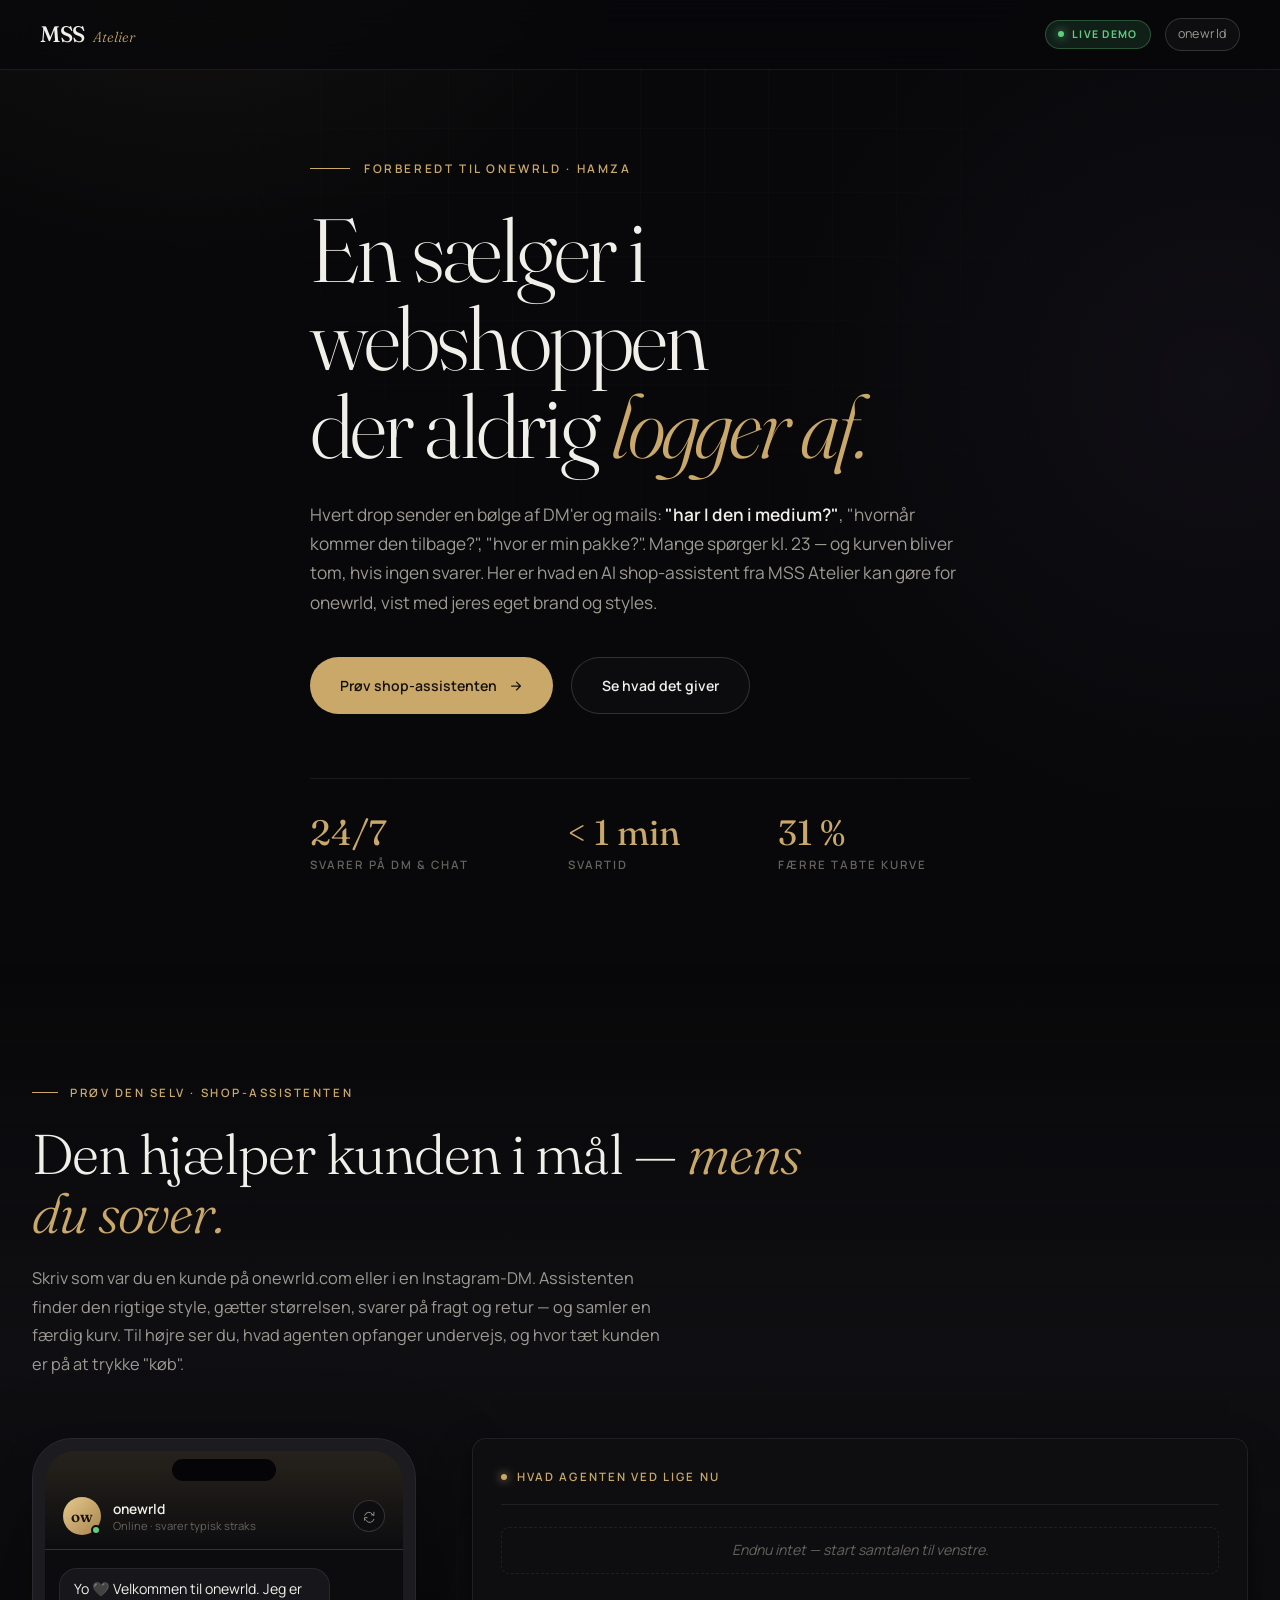
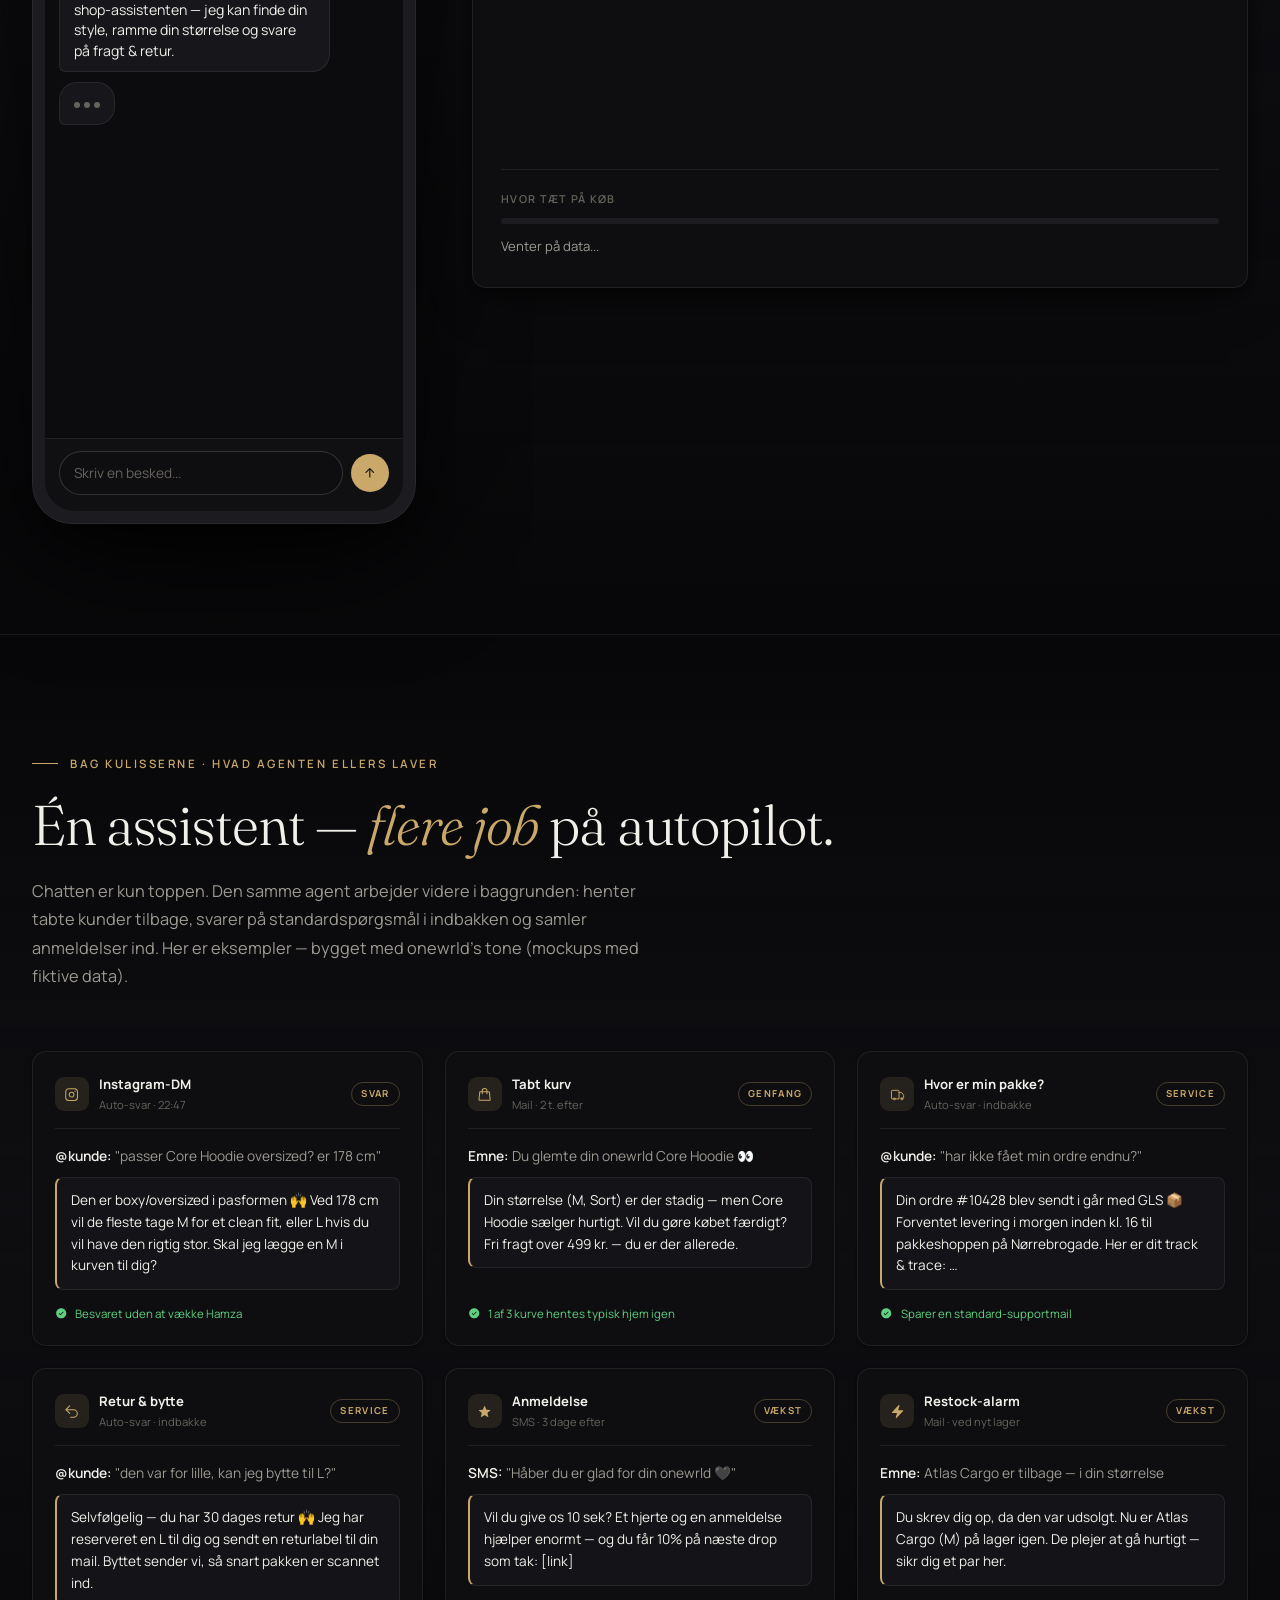
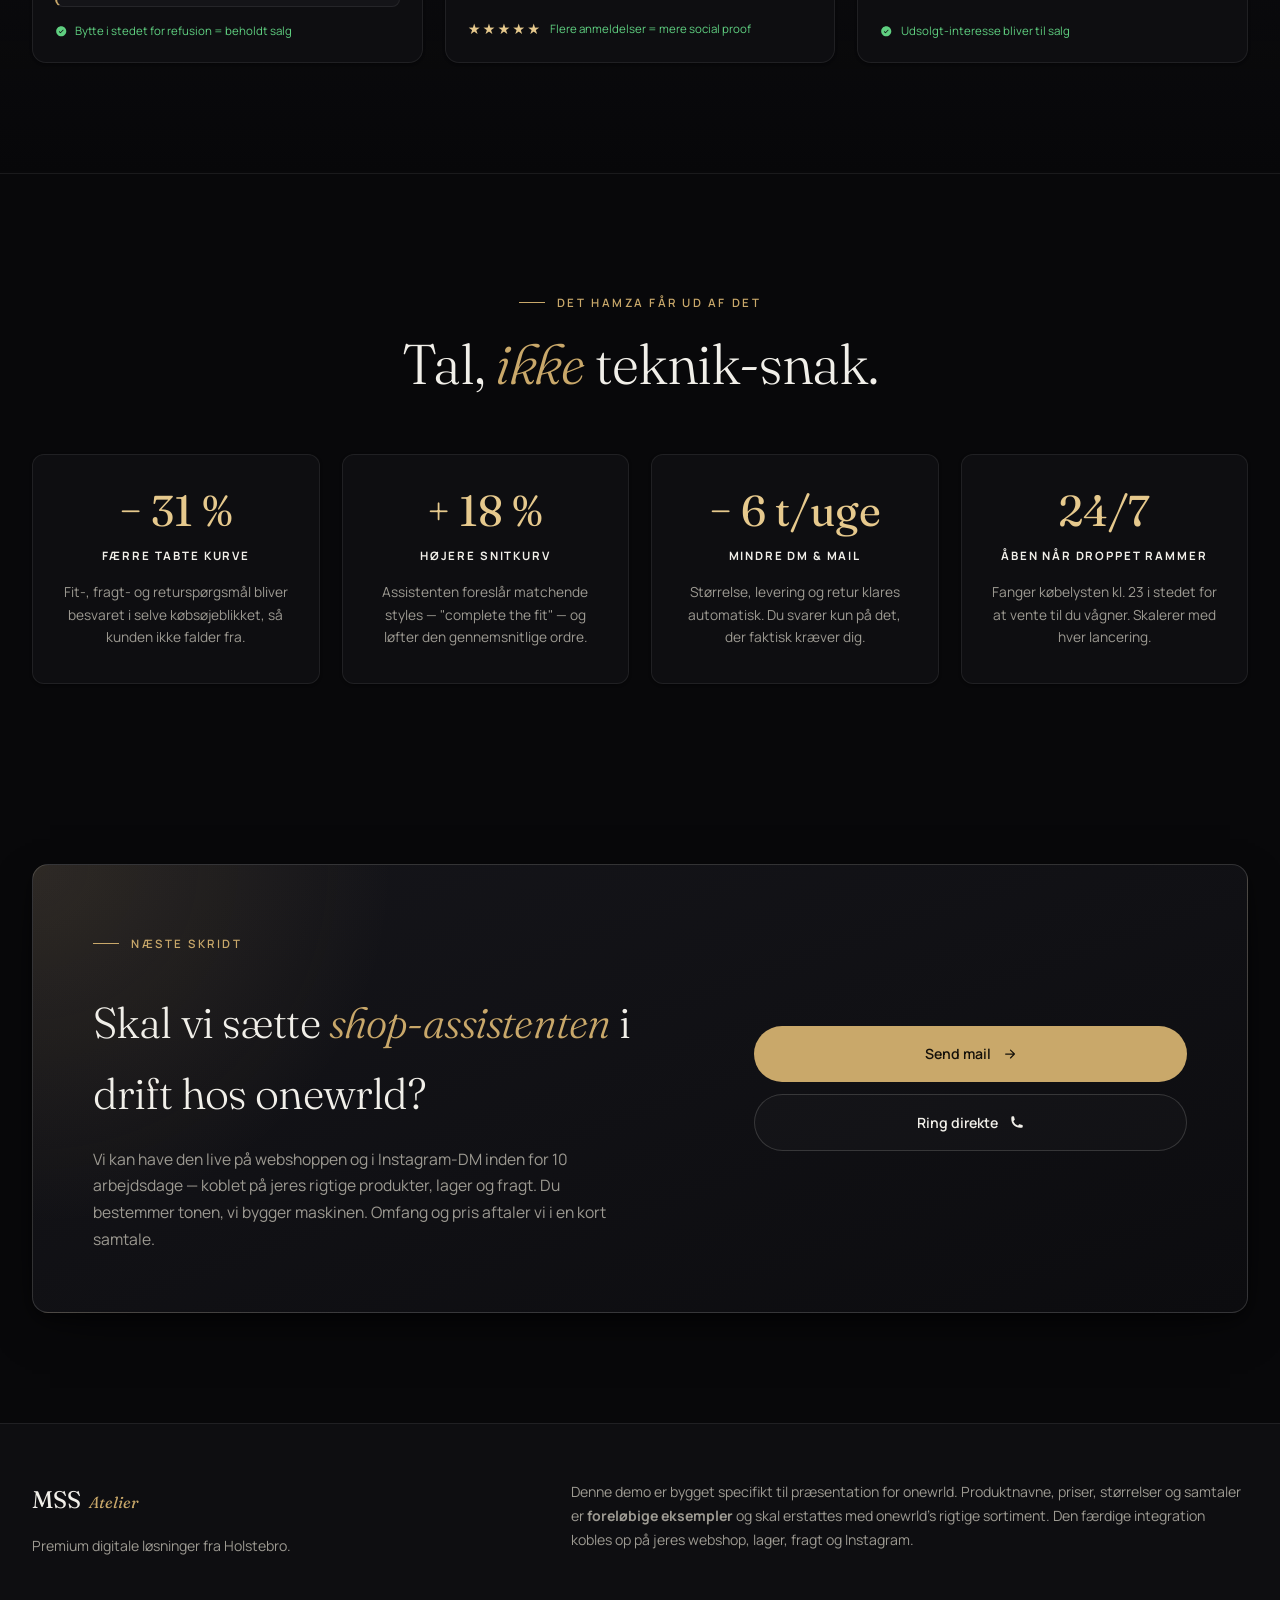
==== Agents/OneWrld/index.html @ 22f07e74 "Rename Agents/onewrld -> Agents/OneWrld Folder uses the brand's CamelCase name; on-page branding sta" ====
<!DOCTYPE html>
<html lang="da">
<head>
<meta charset="UTF-8" />
<meta name="viewport" content="width=device-width, initial-scale=1.0" />
<meta name="description" content="Live demo: AI shop-assistent til onewrld — bygget af MSS Atelier." />
<meta name="robots" content="noindex,nofollow" />
<title>AI shop-assistent demo — onewrld × MSS Atelier</title>

<link rel="preconnect" href="https://fonts.googleapis.com" />
<link rel="preconnect" href="https://fonts.gstatic.com" crossorigin />
<link href="https://fonts.googleapis.com/css2?family=Fraunces:ital,opsz,wght@0,9..144,300;0,9..144,400;0,9..144,500;0,9..144,600;1,9..144,300&family=Manrope:wght@300;400;500;600;700&display=swap" rel="stylesheet" />
<link rel="stylesheet" href="style.css" />
</head>
<body>

<nav class="nav" id="nav">
  <a href="../../" class="nav-logo">
    <span class="nav-logo-mark">MSS</span>
    <span class="nav-logo-sub">Atelier</span>
  </a>
  <div class="nav-meta">
    <span class="nav-pill"><span class="dot"></span>Live demo</span>
    <span class="nav-client">onewrld</span>
  </div>
</nav>

<main>

<!-- HERO -->
<section class="hero">
  <div class="container">
    <div class="hero-eyebrow">
      <span class="hero-eyebrow-line"></span>
      <span class="hero-eyebrow-text">Forberedt til onewrld · Hamza</span>
    </div>
    <h1 class="hero-title">
      En sælger i<br/>
      webshoppen<br/>
      der aldrig <em>logger af.</em>
    </h1>
    <p class="hero-subtitle">
      Hvert drop sender en bølge af DM'er og mails: <strong>"har I den i medium?"</strong>, "hvornår kommer den tilbage?", "hvor er min pakke?". Mange spørger kl. 23 — og kurven bliver tom, hvis ingen svarer. Her er hvad en AI shop-assistent fra MSS Atelier kan gøre for onewrld, vist med jeres eget brand og styles.
    </p>
    <div class="hero-actions">
      <a href="#chat" class="btn-primary">Prøv shop-assistenten <i class="fa-arrow-right"></i></a>
      <a href="#roi" class="btn-secondary">Se hvad det giver</a>
    </div>
    <div class="hero-stats">
      <div class="stat"><span class="stat-num">24/7</span><span class="stat-lbl">Svarer på DM &amp; chat</span></div>
      <div class="stat"><span class="stat-num">&lt; 1 min</span><span class="stat-lbl">Svartid</span></div>
      <div class="stat"><span class="stat-num">31 %</span><span class="stat-lbl">Færre tabte kurve</span></div>
    </div>
  </div>
</section>

<!-- INTERACTIVE CHAT -->
<section id="chat" class="chat-section">
  <div class="container">
    <div class="section-head">
      <span class="section-label">Prøv den selv · Shop-assistenten</span>
      <h2 class="section-title">Den hjælper kunden i mål — <em>mens du sover.</em></h2>
      <p class="section-sub">
        Skriv som var du en kunde på onewrld.com eller i en Instagram-DM. Assistenten finder den rigtige style, gætter størrelsen, svarer på fragt og retur — og samler en færdig kurv. Til højre ser du, hvad agenten opfanger undervejs, og hvor tæt kunden er på at trykke "køb".
      </p>
    </div>

    <div class="demo-stage">
      <div class="phone">
        <div class="phone-notch"></div>
        <div class="phone-screen">
          <div class="chat-header">
            <div class="chat-avatar">
              <span class="avatar-glyph">ow</span>
              <span class="avatar-status"></span>
            </div>
            <div class="chat-meta">
              <strong>onewrld</strong>
              <span>Online · svarer typisk straks</span>
            </div>
            <button class="chat-reset" id="chat-reset" title="Start forfra" aria-label="Start forfra"><i class="fa-rotate-right"></i></button>
          </div>
          <div class="chat-body" id="chat-body" role="log" aria-live="polite"></div>
          <div class="chat-suggestions" id="chat-suggestions"></div>
          <form class="chat-input-row" id="chat-form" autocomplete="off">
            <input type="text" id="chat-input" placeholder="Skriv en besked..." aria-label="Besked til onewrld" />
            <button type="submit" aria-label="Send"><i class="fa-arrow-up"></i></button>
          </form>
        </div>
      </div>

      <aside class="ticker" aria-label="Live-data fra agenten">
        <header><span class="dot"></span>Hvad agenten ved lige nu</header>
        <ul id="ticker-list">
          <li class="empty">Endnu intet — start samtalen til venstre.</li>
        </ul>
        <footer id="ticker-foot">
          <span class="lbl">Hvor tæt på køb</span>
          <div class="score-bar"><div class="score-fill" id="score-fill"></div></div>
          <span id="score-text">Venter på data...</span>
        </footer>
      </aside>
    </div>
  </div>
</section>

<!-- BEHIND THE SCENES -->
<section class="bts-section">
  <div class="container">
    <div class="section-head">
      <span class="section-label">Bag kulisserne · Hvad agenten ellers laver</span>
      <h2 class="section-title">Én assistent — <em>flere job</em> på autopilot.</h2>
      <p class="section-sub">
        Chatten er kun toppen. Den samme agent arbejder videre i baggrunden: henter tabte kunder tilbage, svarer på standardspørgsmål i indbakken og samler anmeldelser ind. Her er eksempler — bygget med onewrld's tone (mockups med fiktive data).
      </p>
    </div>

    <div class="bts-grid">
      <div class="bts-card fade-up">
        <div class="bts-head">
          <span class="bts-ico"><i class="fa-instagram"></i></span>
          <div><div class="t">Instagram-DM</div><div class="s">Auto-svar · 22:47</div></div>
          <span class="bts-tag">Svar</span>
        </div>
        <div class="bts-body">
          <span class="from">@kunde:</span> "passer Core Hoodie oversized? er 178 cm"
          <div class="quote">Den er boxy/oversized i pasformen 🙌 Ved 178 cm vil de fleste tage M for et clean fit, eller L hvis du vil have den rigtig stor. Skal jeg lægge en M i kurven til dig?</div>
        </div>
        <div class="bts-foot"><i class="fa-circle-check"></i> Besvaret uden at vække Hamza</div>
      </div>

      <div class="bts-card fade-up">
        <div class="bts-head">
          <span class="bts-ico"><i class="fa-bag-shopping"></i></span>
          <div><div class="t">Tabt kurv</div><div class="s">Mail · 2 t. efter</div></div>
          <span class="bts-tag">Genfang</span>
        </div>
        <div class="bts-body">
          <span class="from">Emne:</span> Du glemte din onewrld Core Hoodie 👀
          <div class="quote">Din størrelse (M, Sort) er der stadig — men Core Hoodie sælger hurtigt. Vil du gøre købet færdigt? Fri fragt over 499 kr. — du er der allerede.</div>
        </div>
        <div class="bts-foot"><i class="fa-circle-check"></i> 1 af 3 kurve hentes typisk hjem igen</div>
      </div>

      <div class="bts-card fade-up">
        <div class="bts-head">
          <span class="bts-ico"><i class="fa-truck"></i></span>
          <div><div class="t">Hvor er min pakke?</div><div class="s">Auto-svar · indbakke</div></div>
          <span class="bts-tag">Service</span>
        </div>
        <div class="bts-body">
          <span class="from">@kunde:</span> "har ikke fået min ordre endnu?"
          <div class="quote">Din ordre #10428 blev sendt i går med GLS 📦 Forventet levering i morgen inden kl. 16 til pakkeshoppen på Nørrebrogade. Her er dit track &amp; trace: …</div>
        </div>
        <div class="bts-foot"><i class="fa-circle-check"></i> Sparer en standard-supportmail</div>
      </div>

      <div class="bts-card fade-up">
        <div class="bts-head">
          <span class="bts-ico"><i class="fa-rotate-left"></i></span>
          <div><div class="t">Retur &amp; bytte</div><div class="s">Auto-svar · indbakke</div></div>
          <span class="bts-tag">Service</span>
        </div>
        <div class="bts-body">
          <span class="from">@kunde:</span> "den var for lille, kan jeg bytte til L?"
          <div class="quote">Selvfølgelig — du har 30 dages retur 🙌 Jeg har reserveret en L til dig og sendt en returlabel til din mail. Byttet sender vi, så snart pakken er scannet ind.</div>
        </div>
        <div class="bts-foot"><i class="fa-circle-check"></i> Bytte i stedet for refusion = beholdt salg</div>
      </div>

      <div class="bts-card fade-up">
        <div class="bts-head">
          <span class="bts-ico"><i class="fa-star"></i></span>
          <div><div class="t">Anmeldelse</div><div class="s">SMS · 3 dage efter</div></div>
          <span class="bts-tag">Vækst</span>
        </div>
        <div class="bts-body">
          <span class="from">SMS:</span> "Håber du er glad for din onewrld 🖤"
          <div class="quote">Vil du give os 10 sek? Et hjerte og en anmeldelse hjælper enormt — og du får 10% på næste drop som tak: [link]</div>
        </div>
        <div class="bts-foot"><span class="bts-stars">★★★★★</span> Flere anmeldelser = mere social proof</div>
      </div>

      <div class="bts-card fade-up">
        <div class="bts-head">
          <span class="bts-ico"><i class="fa-bolt"></i></span>
          <div><div class="t">Restock-alarm</div><div class="s">Mail · ved nyt lager</div></div>
          <span class="bts-tag">Vækst</span>
        </div>
        <div class="bts-body">
          <span class="from">Emne:</span> Atlas Cargo er tilbage — i din størrelse
          <div class="quote">Du skrev dig op, da den var udsolgt. Nu er Atlas Cargo (M) på lager igen. De plejer at gå hurtigt — sikr dig et par her.</div>
        </div>
        <div class="bts-foot"><i class="fa-circle-check"></i> Udsolgt-interesse bliver til salg</div>
      </div>
    </div>
  </div>
</section>

<!-- ROI -->
<section id="roi">
  <div class="container">
    <div class="section-head center">
      <span class="section-label center-label">Det Hamza får ud af det</span>
      <h2 class="section-title">Tal, <em>ikke</em> teknik-snak.</h2>
    </div>

    <div class="roi-grid">
      <div class="roi-card fade-up">
        <span class="roi-num">− 31 %</span>
        <span class="roi-lbl">Færre tabte kurve</span>
        <p>Fit-, fragt- og returspørgsmål bliver besvaret i selve købsøjeblikket, så kunden ikke falder fra.</p>
      </div>
      <div class="roi-card fade-up">
        <span class="roi-num">+ 18 %</span>
        <span class="roi-lbl">Højere snitkurv</span>
        <p>Assistenten foreslår matchende styles — "complete the fit" — og løfter den gennemsnitlige ordre.</p>
      </div>
      <div class="roi-card fade-up">
        <span class="roi-num">− 6 t/uge</span>
        <span class="roi-lbl">Mindre DM &amp; mail</span>
        <p>Størrelse, levering og retur klares automatisk. Du svarer kun på det, der faktisk kræver dig.</p>
      </div>
      <div class="roi-card fade-up">
        <span class="roi-num">24/7</span>
        <span class="roi-lbl">Åben når droppet rammer</span>
        <p>Fanger købelysten kl. 23 i stedet for at vente til du vågner. Skalerer med hver lancering.</p>
      </div>
    </div>
  </div>
</section>

<!-- CTA -->
<section class="cta-section">
  <div class="container">
    <div class="cta-card">
      <div>
        <span class="section-label">Næste skridt</span>
        <h2>Skal vi sætte <em>shop-assistenten</em> i drift hos onewrld?</h2>
        <p>Vi kan have den live på webshoppen og i Instagram-DM inden for 10 arbejdsdage — koblet på jeres rigtige produkter, lager og fragt. Du bestemmer tonen, vi bygger maskinen. Omfang og pris aftaler vi i en kort samtale.</p>
      </div>
      <div class="cta-actions">
        <a href="mailto:malthe@mssatelier.com?subject=AI%20shop-assistent%20til%20onewrld" class="btn-primary">Send mail <i class="fa-arrow-right"></i></a>
        <a href="tel:+4542428755" class="btn-secondary">Ring direkte <i class="fa-phone"></i></a>
      </div>
    </div>
  </div>
</section>

</main>

<footer class="footer">
  <div class="container">
    <div class="footer-row">
      <div>
        <div class="footer-logo">
          <span class="footer-mark">MSS</span>
          <span class="footer-sub">Atelier</span>
        </div>
        <p>Premium digitale løsninger fra Holstebro.</p>
      </div>
      <p class="footer-disclaimer">
        Denne demo er bygget specifikt til præsentation for onewrld. Produktnavne, priser, størrelser og samtaler er <strong>foreløbige eksempler</strong> og skal erstattes med onewrld's rigtige sortiment. Den færdige integration kobles op på jeres webshop, lager, fragt og Instagram.
      </p>
    </div>
  </div>
</footer>

<script src="fa-icons.js"></script>
<script src="script.js"></script>
</body>
</html>
---- Agents/OneWrld/style.css ----
/* =======================================================
   onewrld × MSS Atelier — AI shop-assistant demo
   Dark editorial theme, MSS brand language (Fraunces + gold)
   ======================================================= */

:root {
  --bg: #08080a;
  --bg-2: #0e0e11;
  --bg-3: #141418;
  --bg-4: #1b1b20;
  --ink: #f1efe9;
  --ink-dim: #9d9a92;
  --ink-mute: #66635c;
  --line: rgba(241, 239, 233, 0.08);
  --line-strong: rgba(241, 239, 233, 0.16);
  --gold: #c9a86a;
  --gold-soft: #e6c98d;
  --gold-deep: #a8854f;
  --green: #5fcf80;
  --green-soft: rgba(95, 207, 128, 0.12);
  --blue: #6ea8fe;
  --shadow-sm: 0 1px 3px rgba(0,0,0,.4);
  --shadow-md: 0 18px 50px -18px rgba(0,0,0,.7), 0 6px 16px rgba(0,0,0,.4);
  --shadow-lg: 0 50px 120px -24px rgba(0,0,0,.85), 0 24px 50px -20px rgba(0,0,0,.6);
  --display: 'Fraunces', 'Times New Roman', serif;
  --sans: 'Manrope', system-ui, sans-serif;
  --container: 1280px;
}

* { margin: 0; padding: 0; box-sizing: border-box; }
html { scroll-behavior: smooth; }
body {
  font-family: var(--sans);
  background:
    radial-gradient(900px circle at 15% -5%, rgba(201,168,106,0.10), transparent 55%),
    radial-gradient(800px circle at 95% 8%, rgba(110,90,150,0.08), transparent 55%),
    var(--bg);
  color: var(--ink);
  line-height: 1.65;
  -webkit-font-smoothing: antialiased;
  min-height: 100vh;
  overflow-x: hidden;
}
a { color: inherit; text-decoration: none; }
button { font-family: inherit; cursor: pointer; border: 0; background: 0; color: inherit; }
ul, ol { list-style: none; }
img, video { max-width: 100%; display: block; }

.container { max-width: var(--container); margin: 0 auto; padding: 0 32px; }
main, nav, footer { position: relative; }

/* faint grid texture */
body::before {
  content: ''; position: fixed; inset: 0; z-index: 0; pointer-events: none;
  background-image:
    linear-gradient(rgba(241,239,233,.02) 1px, transparent 1px),
    linear-gradient(90deg, rgba(241,239,233,.02) 1px, transparent 1px);
  background-size: 64px 64px;
  mask-image: radial-gradient(ellipse at 50% 0%, black 10%, transparent 75%);
  -webkit-mask-image: radial-gradient(ellipse at 50% 0%, black 10%, transparent 75%);
}
main, nav, footer { z-index: 1; }

/* ============ NAV ============ */
.nav {
  position: fixed; top: 0; left: 0; right: 0; z-index: 100;
  display: flex; align-items: center; justify-content: space-between;
  padding: 16px 40px;
  background: rgba(8, 8, 10, 0.72);
  backdrop-filter: blur(16px) saturate(140%);
  -webkit-backdrop-filter: blur(16px) saturate(140%);
  border-bottom: 1px solid var(--line);
}
.nav-logo { display: flex; align-items: baseline; gap: 8px; color: var(--ink); }
.nav-logo-mark { font-family: var(--display); font-weight: 500; font-size: 1.4rem; letter-spacing: -0.02em; }
.nav-logo-sub { font-family: var(--display); font-style: italic; font-weight: 300; font-size: 0.9rem; color: var(--gold); }
.nav-meta { display: flex; align-items: center; gap: 14px; font-size: 0.78rem; color: var(--ink-dim); }
.nav-pill {
  display: inline-flex; align-items: center; gap: 8px;
  padding: 5px 12px; border-radius: 100px;
  border: 1px solid rgba(95, 207, 128, 0.3);
  background: var(--green-soft);
  color: var(--green); letter-spacing: 0.12em; text-transform: uppercase; font-size: 0.66rem;
  font-weight: 700;
}
.nav-pill .dot {
  width: 6px; height: 6px; border-radius: 50%; background: var(--green);
  box-shadow: 0 0 10px var(--green); animation: pulse 2s ease-in-out infinite;
}
.nav-client {
  padding: 5px 12px; border-radius: 100px;
  border: 1px solid var(--line-strong);
  font-size: 0.78rem; letter-spacing: 0.04em;
  background: var(--bg-2);
}
@keyframes pulse { 50% { opacity: .4; } }
@media (max-width: 760px) {
  .nav { padding: 12px 20px; }
  .nav-client { display: none; }
}

/* ============ HERO ============ */
.hero {
  min-height: 92vh;
  display: flex; align-items: center;
  padding: 150px 0 90px;
  position: relative;
}
.hero-eyebrow { display: inline-flex; align-items: center; gap: 14px; margin-bottom: 28px; }
.hero-eyebrow-line { width: 40px; height: 1px; background: var(--gold); }
.hero-eyebrow-text { font-size: 0.74rem; letter-spacing: 0.22em; text-transform: uppercase; color: var(--gold); font-weight: 600; }
.hero-title {
  font-family: var(--display); font-weight: 300;
  font-size: clamp(2.7rem, 7.4vw, 5.6rem); line-height: 0.98; letter-spacing: -0.03em;
  margin-bottom: 30px; max-width: 16ch; color: var(--ink);
}
.hero-title em { font-style: italic; font-weight: 300; color: var(--gold); }
.hero-subtitle {
  font-size: 1.08rem; color: var(--ink-dim); max-width: 60ch; line-height: 1.7;
  margin-bottom: 40px;
}
.hero-subtitle strong { color: var(--ink); font-weight: 600; }
.hero-actions { display: flex; gap: 18px; flex-wrap: wrap; margin-bottom: 64px; }

.btn-primary, .btn-secondary {
  display: inline-flex; align-items: center; gap: 12px;
  padding: 16px 30px;
  border-radius: 100px; font-size: 0.88rem; font-weight: 600;
  transition: all .4s cubic-bezier(.2,.8,.2,1);
}
.btn-primary { background: var(--gold); color: #15110a; }
.btn-primary:hover {
  background: var(--gold-soft);
  transform: translateY(-2px);
  box-shadow: 0 18px 44px -16px rgba(201, 168, 106, 0.55);
}
.btn-secondary { border: 1px solid var(--line-strong); background: rgba(255,255,255,0.02); color: var(--ink); }
.btn-secondary:hover { border-color: var(--gold); color: var(--gold); }

.hero-stats {
  display: grid; grid-template-columns: repeat(3, auto);
  gap: 56px; padding-top: 36px; border-top: 1px solid var(--line);
  max-width: 660px;
}
.stat { display: flex; flex-direction: column; gap: 4px; }
.stat-num { font-family: var(--display); font-size: 2.2rem; color: var(--gold); line-height: 1; font-weight: 400; }
.stat-lbl { font-size: 0.72rem; color: var(--ink-mute); letter-spacing: 0.18em; text-transform: uppercase; font-weight: 600; }
@media (max-width: 720px) {
  .hero { min-height: auto; padding: 120px 0 60px; }
  .hero-stats { grid-template-columns: 1fr; gap: 20px; }
}

/* ============ SECTION BASE ============ */
section { padding: 110px 0; position: relative; }
.section-head { max-width: 820px; margin-bottom: 60px; }
.section-head.center { text-align: center; margin-left: auto; margin-right: auto; }
.section-label {
  display: inline-flex; align-items: center; gap: 12px;
  font-size: 0.72rem; letter-spacing: 0.22em; text-transform: uppercase;
  color: var(--gold); margin-bottom: 22px; font-weight: 600;
}
.section-label::before { content: ''; width: 26px; height: 1px; background: var(--gold); }
.center-label { justify-content: center; }
.section-title {
  font-family: var(--display); font-weight: 300;
  font-size: clamp(2.1rem, 4.6vw, 3.5rem); line-height: 1.06;
  letter-spacing: -0.02em; margin-bottom: 22px;
}
.section-title em { font-style: italic; color: var(--gold); }
.section-sub { color: var(--ink-dim); font-size: 1.02rem; line-height: 1.75; max-width: 64ch; }

/* ============ CHAT (LIVE) ============ */
.chat-section { background:
  linear-gradient(180deg, transparent, rgba(20,20,24,0.6) 30%, transparent);
}
.demo-stage {
  display: grid;
  grid-template-columns: 384px 1fr;
  gap: 56px;
  align-items: start;
}
@media (max-width: 920px) {
  .demo-stage { grid-template-columns: 1fr; gap: 40px; }
}

.phone {
  width: 100%; max-width: 384px;
  margin: 0 auto;
  background: #1c1c20;
  border: 1px solid #28282e;
  border-radius: 40px;
  padding: 12px;
  box-shadow: var(--shadow-lg);
  position: relative;
}
.phone-notch {
  position: absolute; top: 20px; left: 50%; transform: translateX(-50%);
  width: 104px; height: 22px; background: #050507; border-radius: 100px;
  z-index: 5;
}
.phone-screen {
  background: #0c0c0f;
  border-radius: 30px;
  overflow: hidden;
  display: flex; flex-direction: column;
  height: 660px;
}

.chat-header {
  display: flex; align-items: center; gap: 12px;
  padding: 46px 18px 14px;
  background: linear-gradient(180deg, rgba(201,168,106,0.14) 0%, transparent 100%);
  border-bottom: 1px solid var(--line);
}
.chat-avatar {
  position: relative;
  width: 38px; height: 38px; border-radius: 50%;
  background: linear-gradient(135deg, var(--gold-soft), var(--gold-deep));
  display: flex; align-items: center; justify-content: center;
}
.avatar-glyph { font-family: var(--display); font-weight: 600; color: #15110a; font-size: 0.95rem; }
.avatar-status {
  position: absolute; bottom: 0; right: 0;
  width: 10px; height: 10px; border-radius: 50%; background: var(--green);
  border: 2px solid #0c0c0f;
}
.chat-meta { flex: 1; display: flex; flex-direction: column; line-height: 1.2; }
.chat-meta strong { font-size: 0.86rem; font-weight: 600; color: var(--ink); }
.chat-meta span { font-size: 0.7rem; color: var(--ink-mute); margin-top: 2px; }
.chat-reset {
  width: 32px; height: 32px; border-radius: 50%;
  border: 1px solid var(--line-strong);
  color: var(--ink-dim); font-size: 0.78rem;
  display: flex; align-items: center; justify-content: center;
  transition: all .3s; background: var(--bg-2);
}
.chat-reset:hover { color: var(--gold); border-color: var(--gold); transform: rotate(-40deg); }

.chat-body {
  flex: 1; padding: 18px 14px;
  overflow-y: auto;
  display: flex; flex-direction: column; gap: 10px;
  scrollbar-width: thin;
  scrollbar-color: var(--line-strong) transparent;
}
.chat-body::-webkit-scrollbar { width: 4px; }
.chat-body::-webkit-scrollbar-thumb { background: var(--line-strong); border-radius: 4px; }

.msg {
  max-width: 82%;
  padding: 10px 14px;
  border-radius: 18px;
  font-size: 0.88rem;
  line-height: 1.45;
  animation: msgIn .35s cubic-bezier(.2,.8,.2,1);
}
@keyframes msgIn { from { opacity: 0; transform: translateY(8px); } to { opacity: 1; transform: translateY(0); } }
.msg.bot {
  align-self: flex-start;
  background: #17171b;
  border: 1px solid var(--line);
  color: var(--ink);
  border-bottom-left-radius: 6px;
}
.msg.bot strong { color: var(--gold-soft); }
.msg.user {
  align-self: flex-end;
  background: linear-gradient(135deg, var(--gold), var(--gold-deep));
  color: #15110a;
  border-bottom-right-radius: 6px;
  font-weight: 500;
}
.msg.system {
  align-self: center;
  font-size: 0.68rem; color: var(--ink-mute); letter-spacing: 0.1em;
  text-transform: uppercase; padding: 4px 10px; background: none; border: none;
}
.msg .typing { display: inline-flex; gap: 4px; }
.msg .typing span {
  width: 6px; height: 6px; border-radius: 50%; background: var(--ink-mute);
  animation: blink 1.2s infinite;
}
.msg .typing span:nth-child(2) { animation-delay: .15s; }
.msg .typing span:nth-child(3) { animation-delay: .3s; }
@keyframes blink {
  0%, 60%, 100% { opacity: .2; transform: translateY(0); }
  30% { opacity: 1; transform: translateY(-3px); }
}

/* product recommendation card inside a chat bubble */
.rec {
  display: flex; gap: 12px; align-items: center;
  margin-top: 8px; padding: 10px;
  background: var(--bg-3); border: 1px solid var(--line);
  border-radius: 12px;
}
.rec + .rec { margin-top: 8px; }
.rec-thumb {
  width: 46px; height: 56px; border-radius: 7px; flex-shrink: 0;
  background: linear-gradient(150deg, var(--bg-4), #0a0a0c);
  border: 1px solid var(--line);
  display: flex; align-items: center; justify-content: center;
  color: var(--gold); font-size: 1rem;
  position: relative; overflow: hidden;
}
.rec-thumb::after {
  content: ''; position: absolute; inset: 0;
  background: radial-gradient(circle at 30% 20%, rgba(201,168,106,0.25), transparent 60%);
}
.rec-info { flex: 1; min-width: 0; }
.rec-info .nm { display: block; font-weight: 600; font-size: 0.84rem; color: var(--ink); }
.rec-info .meta { display: block; font-size: 0.74rem; color: var(--ink-dim); margin-top: 1px; }
.rec-info .stock { color: var(--gold-soft); }
.rec-price { font-family: var(--display); font-size: 1.05rem; color: var(--gold-soft); white-space: nowrap; }

.chat-suggestions {
  display: flex; gap: 6px; flex-wrap: wrap;
  padding: 0 14px 8px;
}
.chat-suggestions button {
  font-size: 0.78rem; padding: 7px 12px;
  border-radius: 100px;
  border: 1px solid var(--line-strong);
  background: rgba(255,255,255,0.02);
  color: var(--ink-dim);
  transition: all .25s;
}
.chat-suggestions button:hover {
  border-color: var(--gold); color: var(--gold); background: rgba(201,168,106,0.08);
}

.chat-input-row {
  display: flex; gap: 8px; align-items: center;
  padding: 12px 14px 16px;
  border-top: 1px solid var(--line);
  background: rgba(255,255,255,0.015);
}
.chat-input-row input {
  flex: 1;
  padding: 10px 14px;
  border-radius: 100px;
  border: 1px solid var(--line-strong);
  background: var(--bg-2);
  color: var(--ink);
  font: inherit; font-size: 0.86rem;
}
.chat-input-row input::placeholder { color: var(--ink-mute); }
.chat-input-row input:focus { outline: none; border-color: var(--gold); }
.chat-input-row button {
  width: 38px; height: 38px; border-radius: 50%;
  background: var(--gold); color: #15110a;
  display: flex; align-items: center; justify-content: center;
  font-size: 0.85rem; flex-shrink: 0;
  transition: all .3s;
}
.chat-input-row button:hover { background: var(--gold-soft); transform: scale(1.05); }
.chat-input-row button:disabled { opacity: .4; cursor: not-allowed; transform: none; }

/* ============ TICKER (live data panel) ============ */
.ticker {
  background: var(--bg-2);
  border: 1px solid var(--line);
  border-radius: 14px;
  padding: 28px;
  box-shadow: var(--shadow-md);
  position: sticky; top: 92px;
}
.ticker header {
  display: flex; align-items: center; gap: 10px;
  font-size: 0.72rem; letter-spacing: 0.18em; text-transform: uppercase;
  color: var(--gold); margin-bottom: 22px; padding-bottom: 18px;
  border-bottom: 1px solid var(--line); font-weight: 600;
}
.ticker header .dot {
  width: 6px; height: 6px; border-radius: 50%; background: var(--gold);
  box-shadow: 0 0 10px var(--gold); animation: pulse 2s ease-in-out infinite;
}
.ticker ul { display: flex; flex-direction: column; gap: 10px; min-height: 220px; }
.ticker li {
  display: flex; gap: 14px; align-items: flex-start;
  font-size: 0.88rem; line-height: 1.45;
  padding: 12px 14px;
  border: 1px solid var(--line);
  border-radius: 8px;
  background: var(--bg-3);
  animation: tickerIn .4s cubic-bezier(.2,.8,.2,1);
}
@keyframes tickerIn { from { opacity: 0; transform: translateX(-10px); } to { opacity: 1; transform: translateX(0); } }
.ticker li.empty {
  color: var(--ink-mute); font-style: italic; justify-content: center;
  border-style: dashed; background: transparent;
}
.ticker li i { color: var(--gold); padding-top: 2px; font-size: 0.9rem; }
.ticker li div { min-width: 0; }
.ticker li strong { display: block; color: var(--gold); font-size: 0.66rem; font-weight: 700; letter-spacing: 0.12em; text-transform: uppercase; margin-bottom: 2px; }
.ticker footer {
  margin-top: 22px; padding-top: 20px;
  border-top: 1px solid var(--line);
}
.ticker footer .lbl {
  display: block; font-size: 0.68rem; color: var(--ink-mute); letter-spacing: 0.12em;
  text-transform: uppercase; margin-bottom: 10px; font-weight: 600;
}
.score-bar {
  height: 6px; background: var(--bg-4); border-radius: 100px;
  overflow: hidden; margin-bottom: 8px;
}
.score-fill {
  height: 100%; width: 0;
  background: linear-gradient(90deg, var(--gold-deep), var(--gold-soft));
  border-radius: 100px; transition: width .8s cubic-bezier(.2,.8,.2,1);
  box-shadow: 0 0 14px rgba(201,168,106,.5);
}
#score-text { font-size: 0.82rem; color: var(--ink-dim); }
#score-text.hot { color: var(--green); font-weight: 600; }

/* ============ BEHIND THE SCENES (mock outputs) ============ */
.bts-section { background: linear-gradient(180deg, transparent, rgba(20,20,24,0.55), transparent); border-top: 1px solid var(--line); border-bottom: 1px solid var(--line); }
.bts-grid {
  display: grid;
  grid-template-columns: repeat(3, 1fr);
  gap: 22px;
}
@media (max-width: 980px) { .bts-grid { grid-template-columns: repeat(2, 1fr); } }
@media (max-width: 640px) { .bts-grid { grid-template-columns: 1fr; } }
.bts-card {
  background: var(--bg-2);
  border: 1px solid var(--line);
  border-radius: 14px;
  padding: 22px;
  box-shadow: var(--shadow-sm);
  transition: all .5s cubic-bezier(.2,.8,.2,1);
  display: flex; flex-direction: column;
}
.bts-card:hover { transform: translateY(-4px); border-color: var(--line-strong); box-shadow: var(--shadow-md); }
.bts-head {
  display: flex; align-items: center; gap: 10px;
  margin-bottom: 16px; padding-bottom: 14px; border-bottom: 1px solid var(--line);
}
.bts-ico {
  width: 34px; height: 34px; border-radius: 9px; flex-shrink: 0;
  display: flex; align-items: center; justify-content: center;
  background: rgba(201,168,106,0.12); color: var(--gold); font-size: 0.95rem;
}
.bts-head .t { font-size: 0.82rem; font-weight: 700; color: var(--ink); }
.bts-head .s { font-size: 0.7rem; color: var(--ink-mute); }
.bts-tag {
  margin-left: auto; font-size: 0.6rem; letter-spacing: 0.14em; text-transform: uppercase;
  color: var(--gold); border: 1px solid rgba(201,168,106,0.3); border-radius: 100px;
  padding: 3px 9px; font-weight: 700;
}
.bts-body { font-size: 0.86rem; color: var(--ink-dim); line-height: 1.6; flex: 1; }
.bts-body .from { color: var(--ink); font-weight: 600; }
.bts-body .quote {
  margin-top: 10px; padding: 12px 14px; background: var(--bg-3);
  border: 1px solid var(--line); border-left: 2px solid var(--gold);
  border-radius: 8px; color: var(--ink); font-size: 0.85rem;
}
.bts-foot { margin-top: 14px; display: flex; align-items: center; gap: 8px; font-size: 0.72rem; color: var(--green); }
.bts-foot i { font-size: 0.78rem; }
.bts-stars { color: var(--gold-soft); letter-spacing: 2px; font-size: 0.9rem; }

/* ============ ROI ============ */
.roi-grid {
  display: grid;
  grid-template-columns: repeat(4, 1fr);
  gap: 22px;
}
@media (max-width: 980px) { .roi-grid { grid-template-columns: repeat(2, 1fr); } }
@media (max-width: 560px) { .roi-grid { grid-template-columns: 1fr; } }
.roi-card {
  padding: 34px 26px;
  border: 1px solid var(--line);
  border-radius: 12px;
  background: var(--bg-2);
  box-shadow: var(--shadow-sm);
  text-align: center;
  transition: all .5s cubic-bezier(.2,.8,.2,1);
}
.roi-card:hover { border-color: var(--gold); transform: translateY(-4px); box-shadow: var(--shadow-md); }
.roi-num {
  display: block; font-family: var(--display);
  font-size: 2.7rem; color: var(--gold-soft); line-height: 1;
  margin-bottom: 14px; font-weight: 400;
}
.roi-lbl {
  display: block; font-size: 0.72rem; letter-spacing: 0.16em; text-transform: uppercase;
  color: var(--ink); margin-bottom: 16px; font-weight: 700;
}
.roi-card p { font-size: 0.86rem; color: var(--ink-dim); line-height: 1.65; }

/* ============ CTA ============ */
.cta-section { padding-top: 70px; padding-bottom: 110px; }
.cta-card {
  display: grid; grid-template-columns: 1.4fr 1fr; gap: 56px; align-items: center;
  padding: 60px;
  border-radius: 16px;
  background:
    radial-gradient(600px circle at 0% 0%, rgba(201,168,106,0.14), transparent 60%),
    linear-gradient(160deg, #15151a 0%, #0c0c0f 100%);
  border: 1px solid var(--line-strong);
  box-shadow: var(--shadow-md);
  position: relative; overflow: hidden;
}
.cta-card > div { position: relative; z-index: 1; }
.cta-card .section-label { color: var(--gold); }
.cta-card h2 {
  font-family: var(--display); font-weight: 300;
  font-size: clamp(1.8rem, 3.6vw, 2.7rem);
  margin: 12px 0 16px; letter-spacing: -0.02em; color: var(--ink);
}
.cta-card h2 em { font-style: italic; color: var(--gold); }
.cta-card p { color: var(--ink-dim); font-size: 0.98rem; line-height: 1.7; max-width: 52ch; }
.cta-actions { display: flex; flex-direction: column; gap: 12px; }
.cta-actions .btn-primary, .cta-actions .btn-secondary { justify-content: center; width: 100%; }
@media (max-width: 880px) {
  .cta-card { grid-template-columns: 1fr; padding: 40px 28px; gap: 28px; }
}

/* ============ FOOTER ============ */
.footer { padding: 56px 0 50px; border-top: 1px solid var(--line); background: var(--bg-2); }
.footer-row { display: grid; grid-template-columns: 1fr 1.4fr; gap: 56px; align-items: start; }
.footer-logo { display: flex; align-items: baseline; gap: 8px; margin-bottom: 14px; }
.footer-mark { font-family: var(--display); font-size: 1.5rem; font-weight: 400; }
.footer-sub { font-family: var(--display); font-style: italic; color: var(--gold); }
.footer p { color: var(--ink-dim); font-size: 0.88rem; line-height: 1.7; }
.footer-disclaimer { font-size: 0.78rem; color: var(--ink-mute); }
@media (max-width: 760px) { .footer-row { grid-template-columns: 1fr; gap: 28px; } }

/* reveal on scroll */
.fade-up { opacity: 0; transform: translateY(30px); transition: all .8s cubic-bezier(.2,.8,.2,1); }
.fade-up.in { opacity: 1; transform: translateY(0); }
@media (prefers-reduced-motion: reduce) {
  .fade-up { opacity: 1; transform: none; transition: none; }
  * { scroll-behavior: auto; }
}
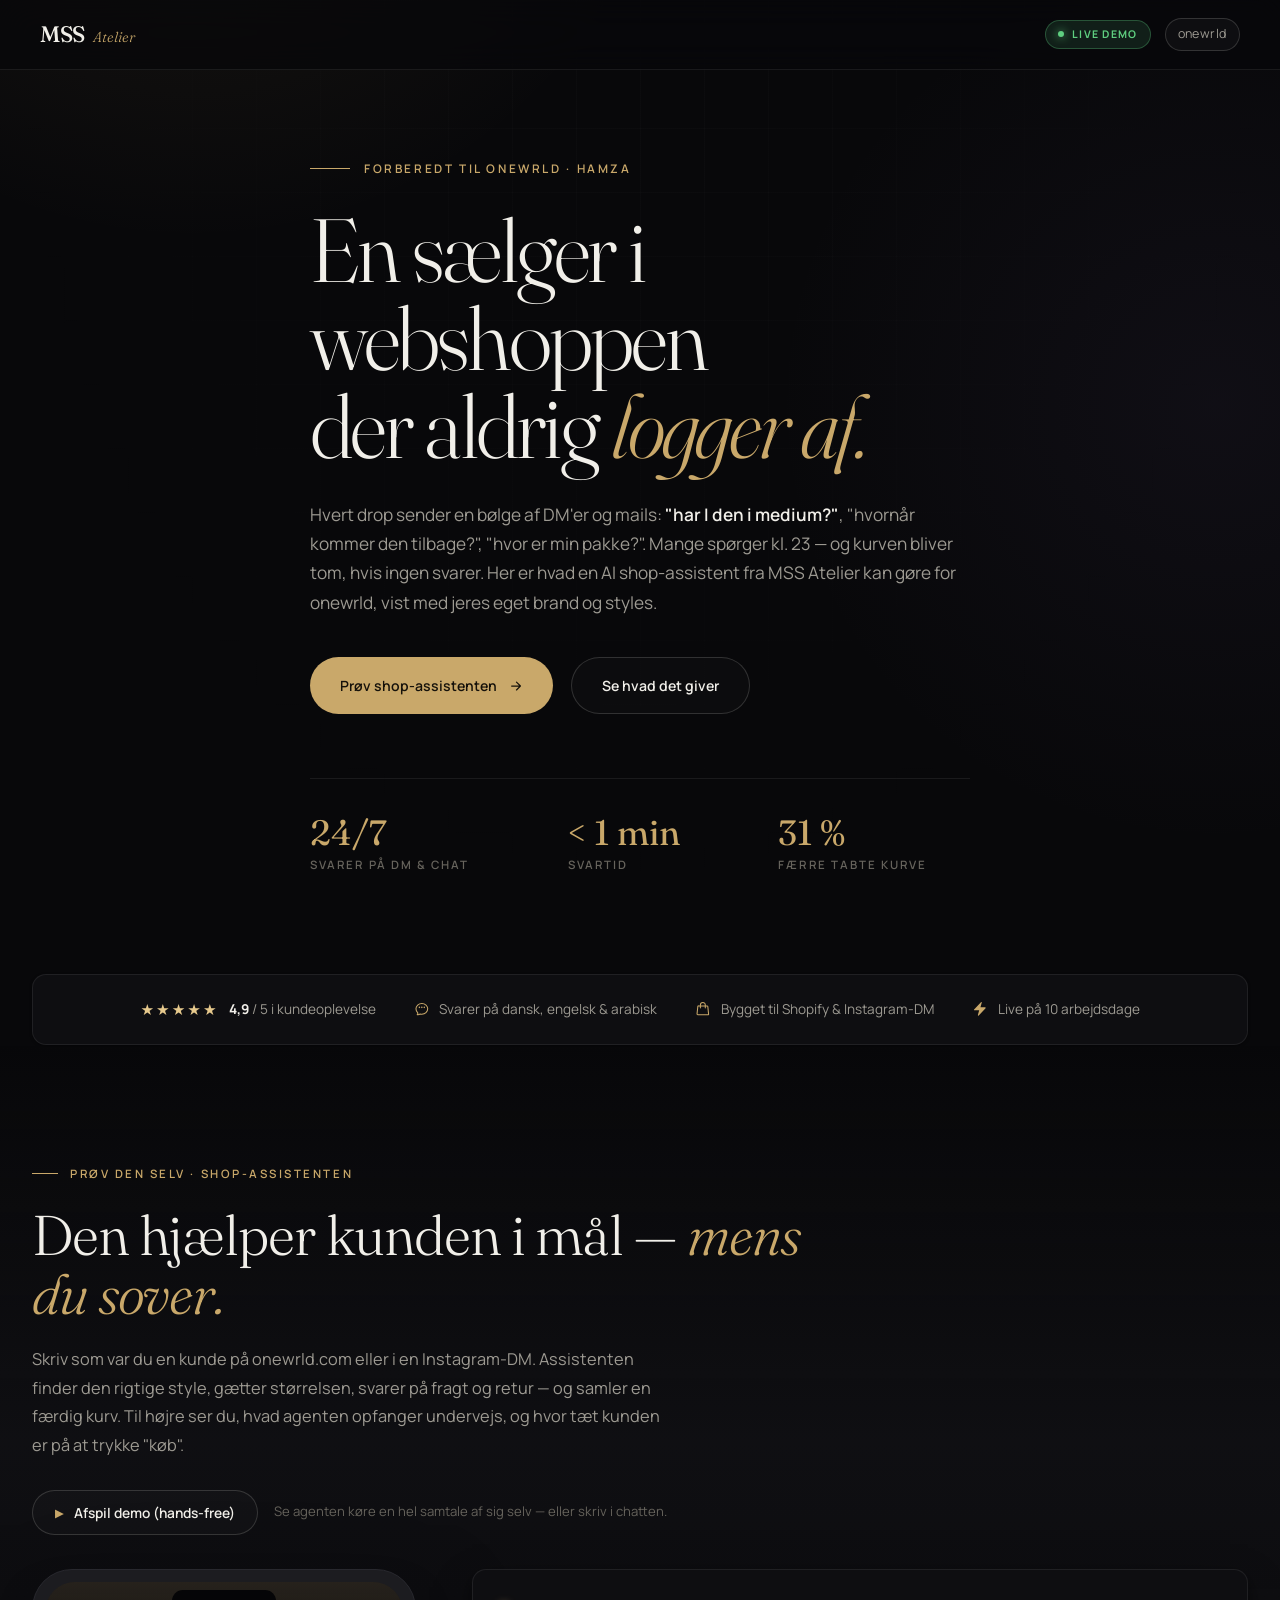
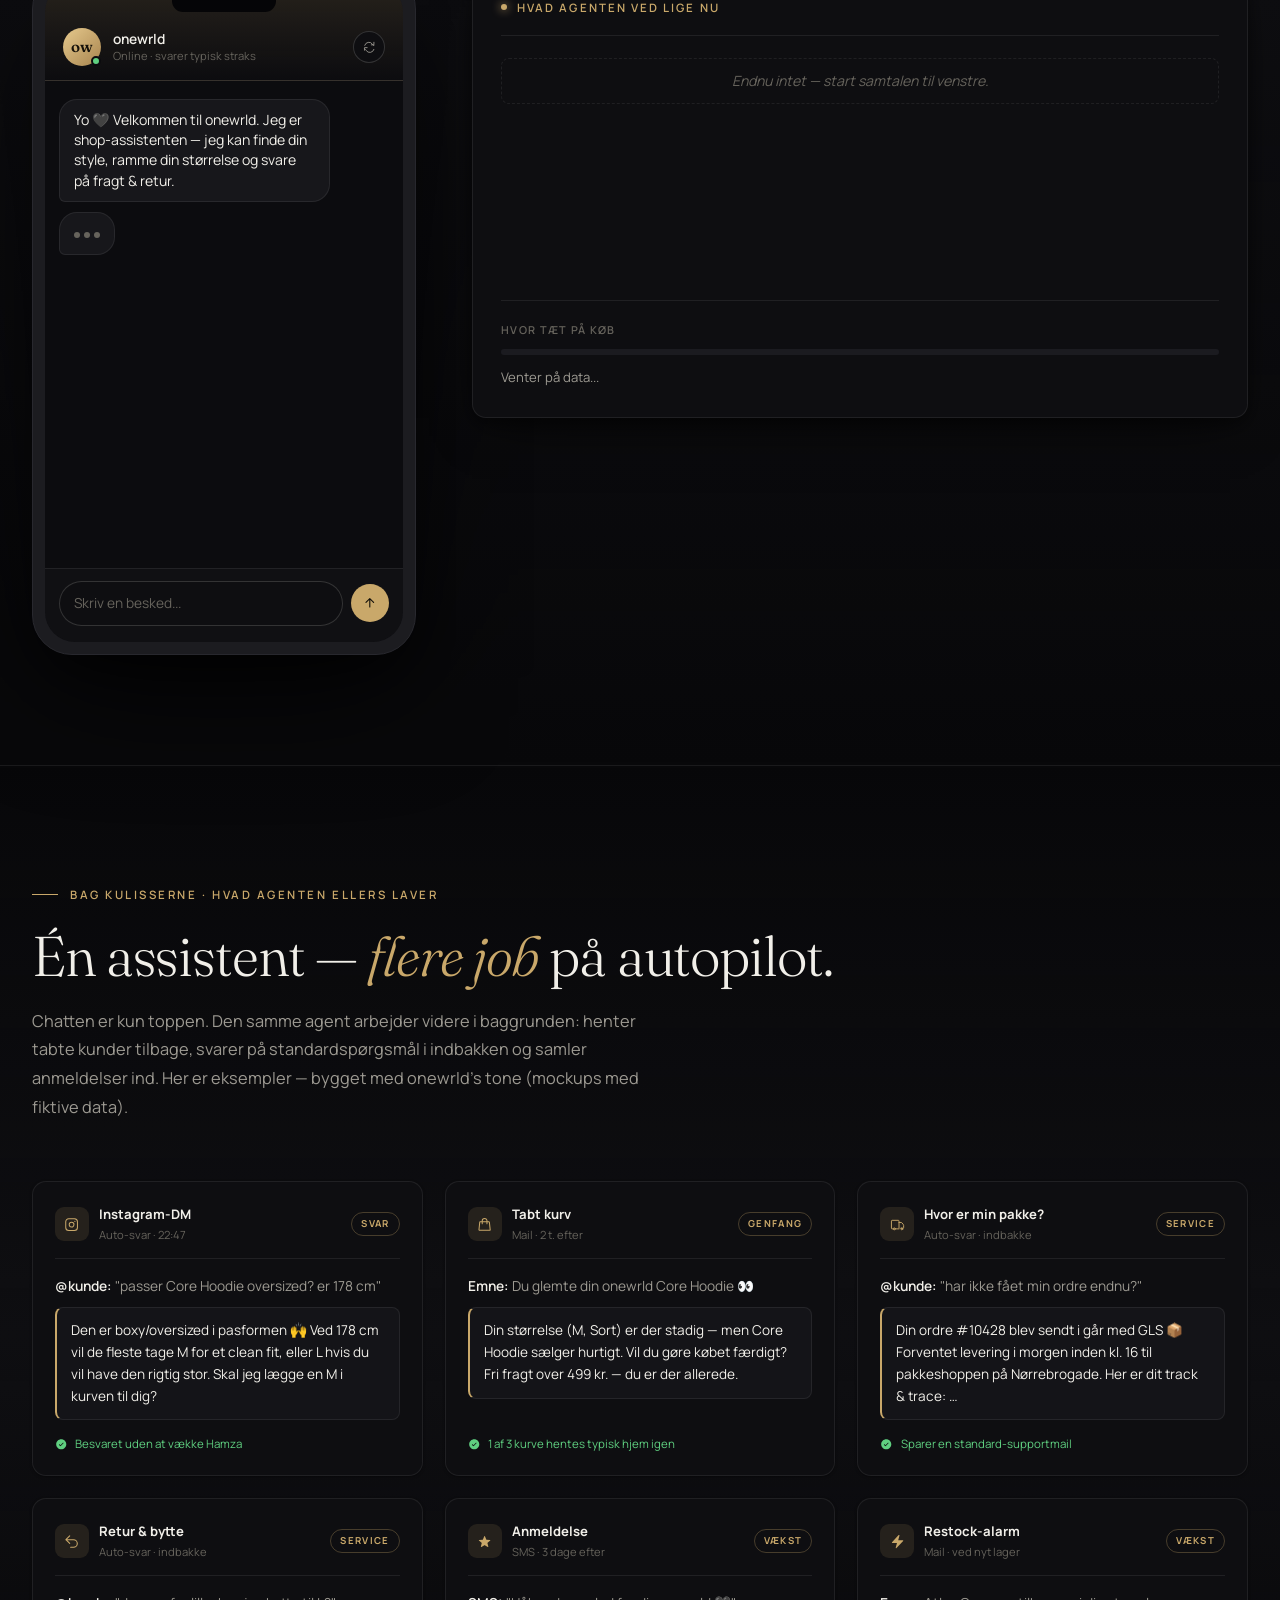
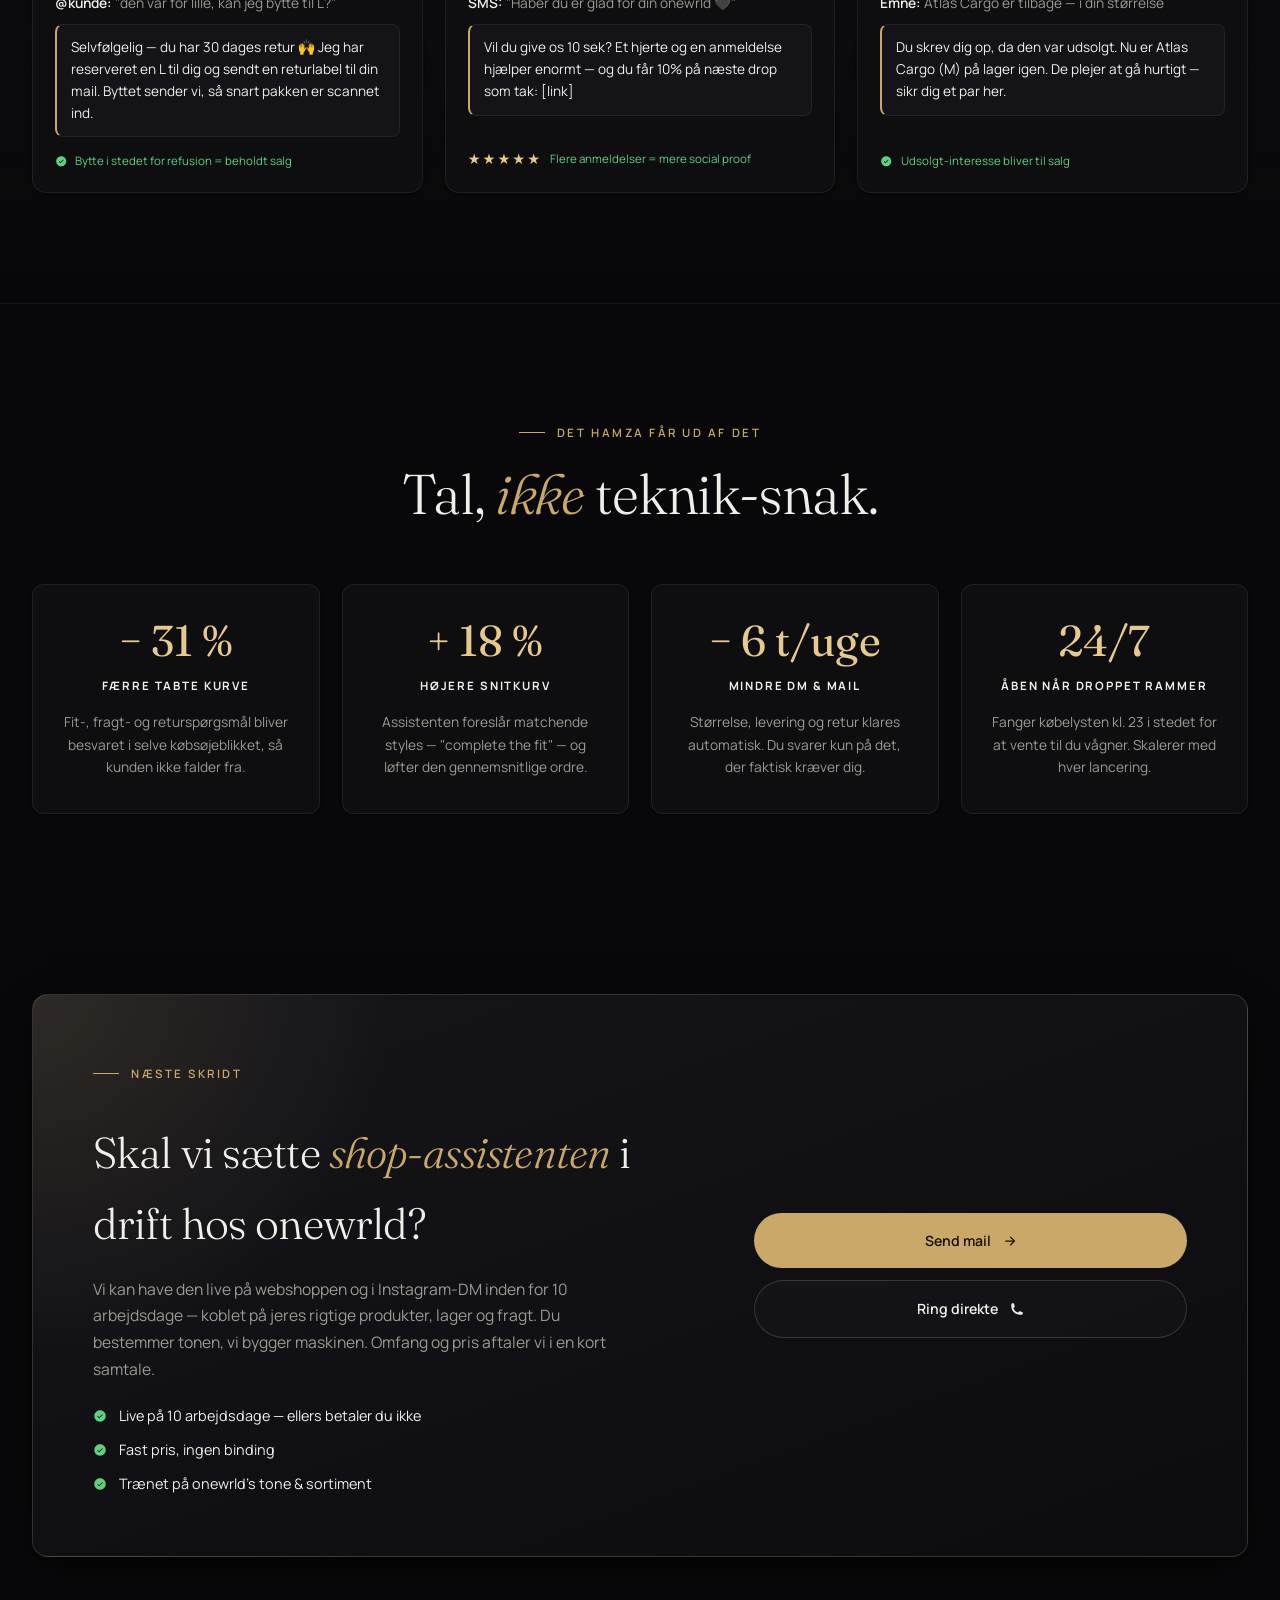
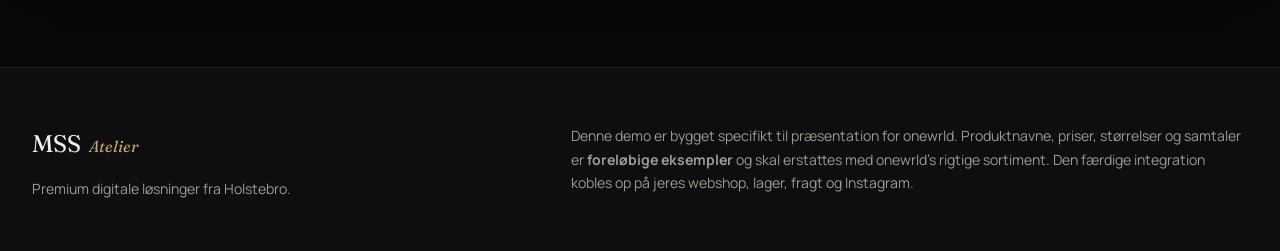
==== commit 1560cb7b: "Add autoplay walkthrough + conversion upgrades to onewrld demo - Hands-free "Afspil demo" control th" ====
--- a/Agents/OneWrld/index.html
+++ b/Agents/OneWrld/index.html
@@ -54,6 +54,18 @@
   </div>
 </section>
 
+<!-- PROOF STRIP -->
+<section class="proof-section">
+  <div class="container">
+    <div class="proof-bar">
+      <div class="proof-item"><span class="proof-stars">★★★★★</span><span><strong>4,9</strong> / 5 i kundeoplevelse</span></div>
+      <div class="proof-item"><i class="fa-message"></i><span>Svarer på dansk, engelsk &amp; arabisk</span></div>
+      <div class="proof-item"><i class="fa-bag-shopping"></i><span>Bygget til Shopify &amp; Instagram-DM</span></div>
+      <div class="proof-item"><i class="fa-bolt"></i><span>Live på 10 arbejdsdage</span></div>
+    </div>
+  </div>
+</section>
+
 <!-- INTERACTIVE CHAT -->
 <section id="chat" class="chat-section">
   <div class="container">
@@ -63,6 +75,11 @@
       <p class="section-sub">
         Skriv som var du en kunde på onewrld.com eller i en Instagram-DM. Assistenten finder den rigtige style, gætter størrelsen, svarer på fragt og retur — og samler en færdig kurv. Til højre ser du, hvad agenten opfanger undervejs, og hvor tæt kunden er på at trykke "køb".
       </p>
+    </div>
+
+    <div class="demo-controls">
+      <button id="autoplay-btn" class="autoplay-btn" type="button"><span class="ap-ico">▶</span> Afspil demo (hands-free)</button>
+      <span class="demo-hint">Se agenten køre en hel samtale af sig selv — eller skriv i chatten.</span>
     </div>
 
     <div class="demo-stage">
@@ -238,6 +255,11 @@
         <span class="section-label">Næste skridt</span>
         <h2>Skal vi sætte <em>shop-assistenten</em> i drift hos onewrld?</h2>
         <p>Vi kan have den live på webshoppen og i Instagram-DM inden for 10 arbejdsdage — koblet på jeres rigtige produkter, lager og fragt. Du bestemmer tonen, vi bygger maskinen. Omfang og pris aftaler vi i en kort samtale.</p>
+        <ul class="cta-guarantees">
+          <li><i class="fa-circle-check"></i> Live på 10 arbejdsdage — ellers betaler du ikke</li>
+          <li><i class="fa-circle-check"></i> Fast pris, ingen binding</li>
+          <li><i class="fa-circle-check"></i> Trænet på onewrld's tone &amp; sortiment</li>
+        </ul>
       </div>
       <div class="cta-actions">
         <a href="mailto:malthe@mssatelier.com?subject=AI%20shop-assistent%20til%20onewrld" class="btn-primary">Send mail <i class="fa-arrow-right"></i></a>
--- a/Agents/OneWrld/style.css
+++ b/Agents/OneWrld/style.css
@@ -534,3 +534,40 @@
   .fade-up { opacity: 1; transform: none; transition: none; }
   * { scroll-behavior: auto; }
 }
+
+/* ============ BRAND ACCENT — skift disse til onewrld's farve ============ */
+:root { --brand: var(--gold); --brand-soft: var(--gold-soft); }
+
+/* PROOF STRIP */
+.proof-section { padding: 10px 0 0; }
+.proof-bar {
+  display: flex; flex-wrap: wrap; gap: 14px 38px; align-items: center; justify-content: center;
+  padding: 22px 28px;
+  border: 1px solid var(--line); border-radius: 14px;
+  background: var(--bg-2); box-shadow: var(--shadow-sm);
+}
+.proof-item { display: inline-flex; align-items: center; gap: 10px; font-size: 0.85rem; color: var(--ink-dim); }
+.proof-item strong { color: var(--ink); }
+.proof-item i { color: var(--brand); font-size: 0.98rem; }
+.proof-stars { color: var(--brand-soft); letter-spacing: 2px; font-size: 0.95rem; }
+@media (max-width: 680px) { .proof-bar { gap: 12px 20px; padding: 18px; } .proof-item { font-size: 0.8rem; } }
+
+/* AUTOPLAY CONTROL */
+.demo-controls { display: flex; align-items: center; gap: 16px; flex-wrap: wrap; margin: -30px 0 34px; }
+.autoplay-btn {
+  display: inline-flex; align-items: center; gap: 10px;
+  padding: 12px 22px; border-radius: 100px;
+  border: 1px solid var(--line-strong); background: rgba(255,255,255,0.02);
+  color: var(--ink); font-size: 0.86rem; font-weight: 600;
+  transition: all .3s cubic-bezier(.2,.8,.2,1);
+}
+.autoplay-btn:hover { border-color: var(--brand); color: var(--brand); transform: translateY(-1px); }
+.autoplay-btn .ap-ico { color: var(--brand); font-size: 0.72rem; }
+.autoplay-btn.on { border-color: var(--brand); color: var(--brand); background: rgba(201,168,106,0.08); }
+.demo-hint { font-size: 0.82rem; color: var(--ink-mute); }
+@media (max-width: 560px) { .demo-controls { margin: -12px 0 26px; } }
+
+/* CTA GUARANTEES */
+.cta-guarantees { margin-top: 22px; display: flex; flex-direction: column; gap: 10px; }
+.cta-guarantees li { display: flex; align-items: center; gap: 12px; font-size: 0.9rem; color: var(--ink); }
+.cta-guarantees li i { color: var(--green); font-size: 0.88rem; flex-shrink: 0; }
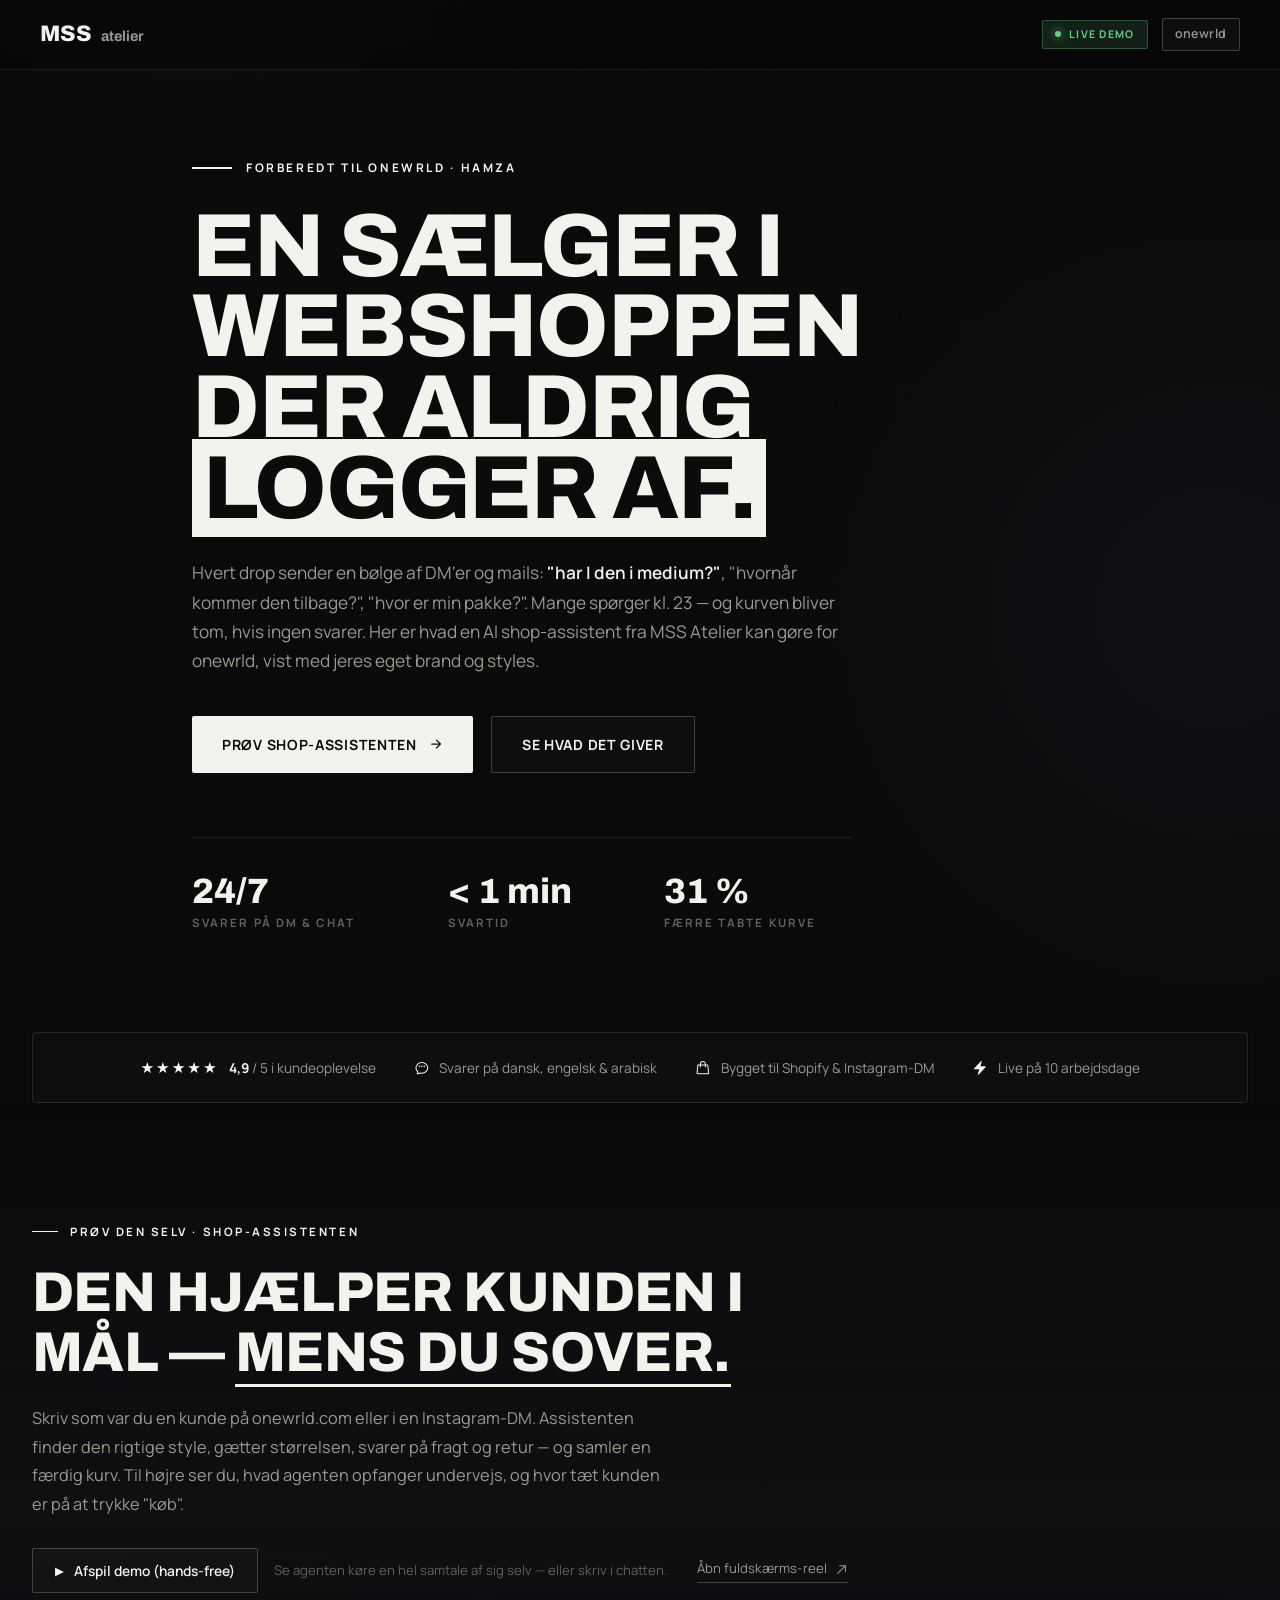
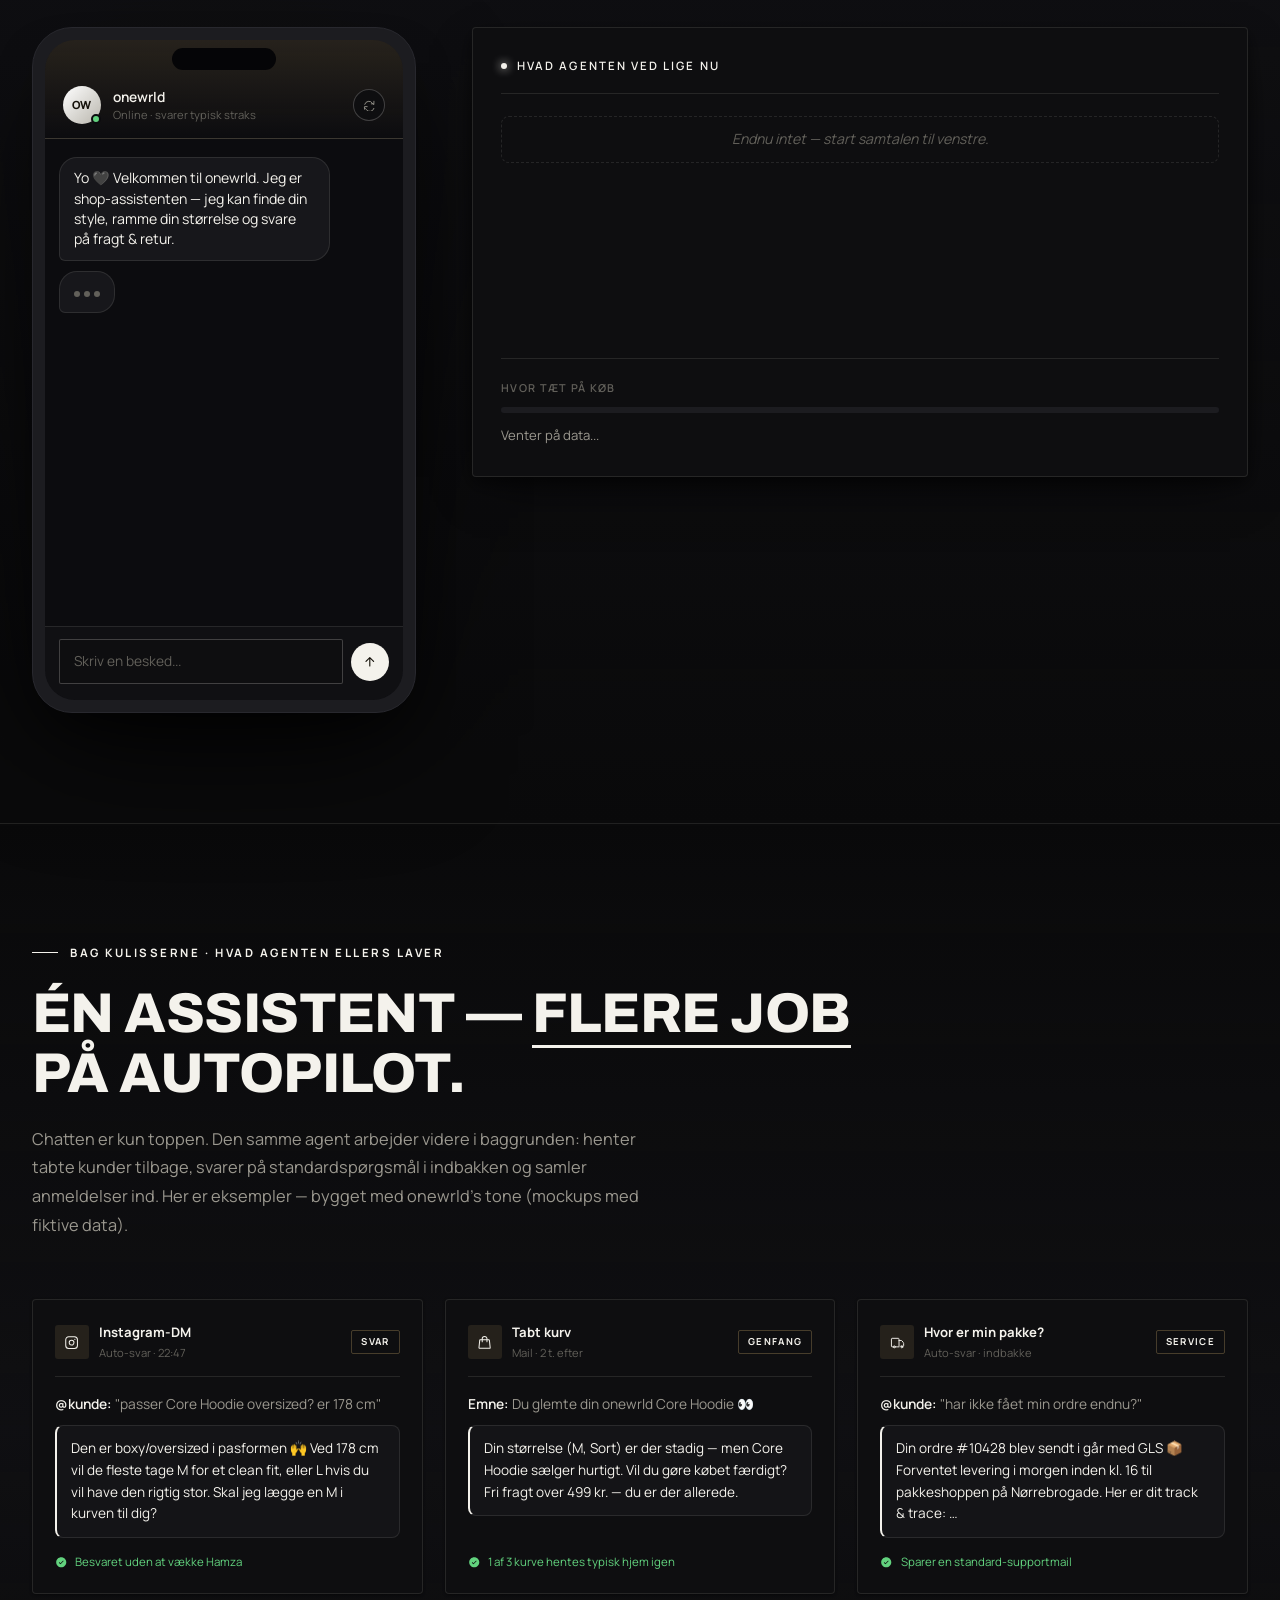
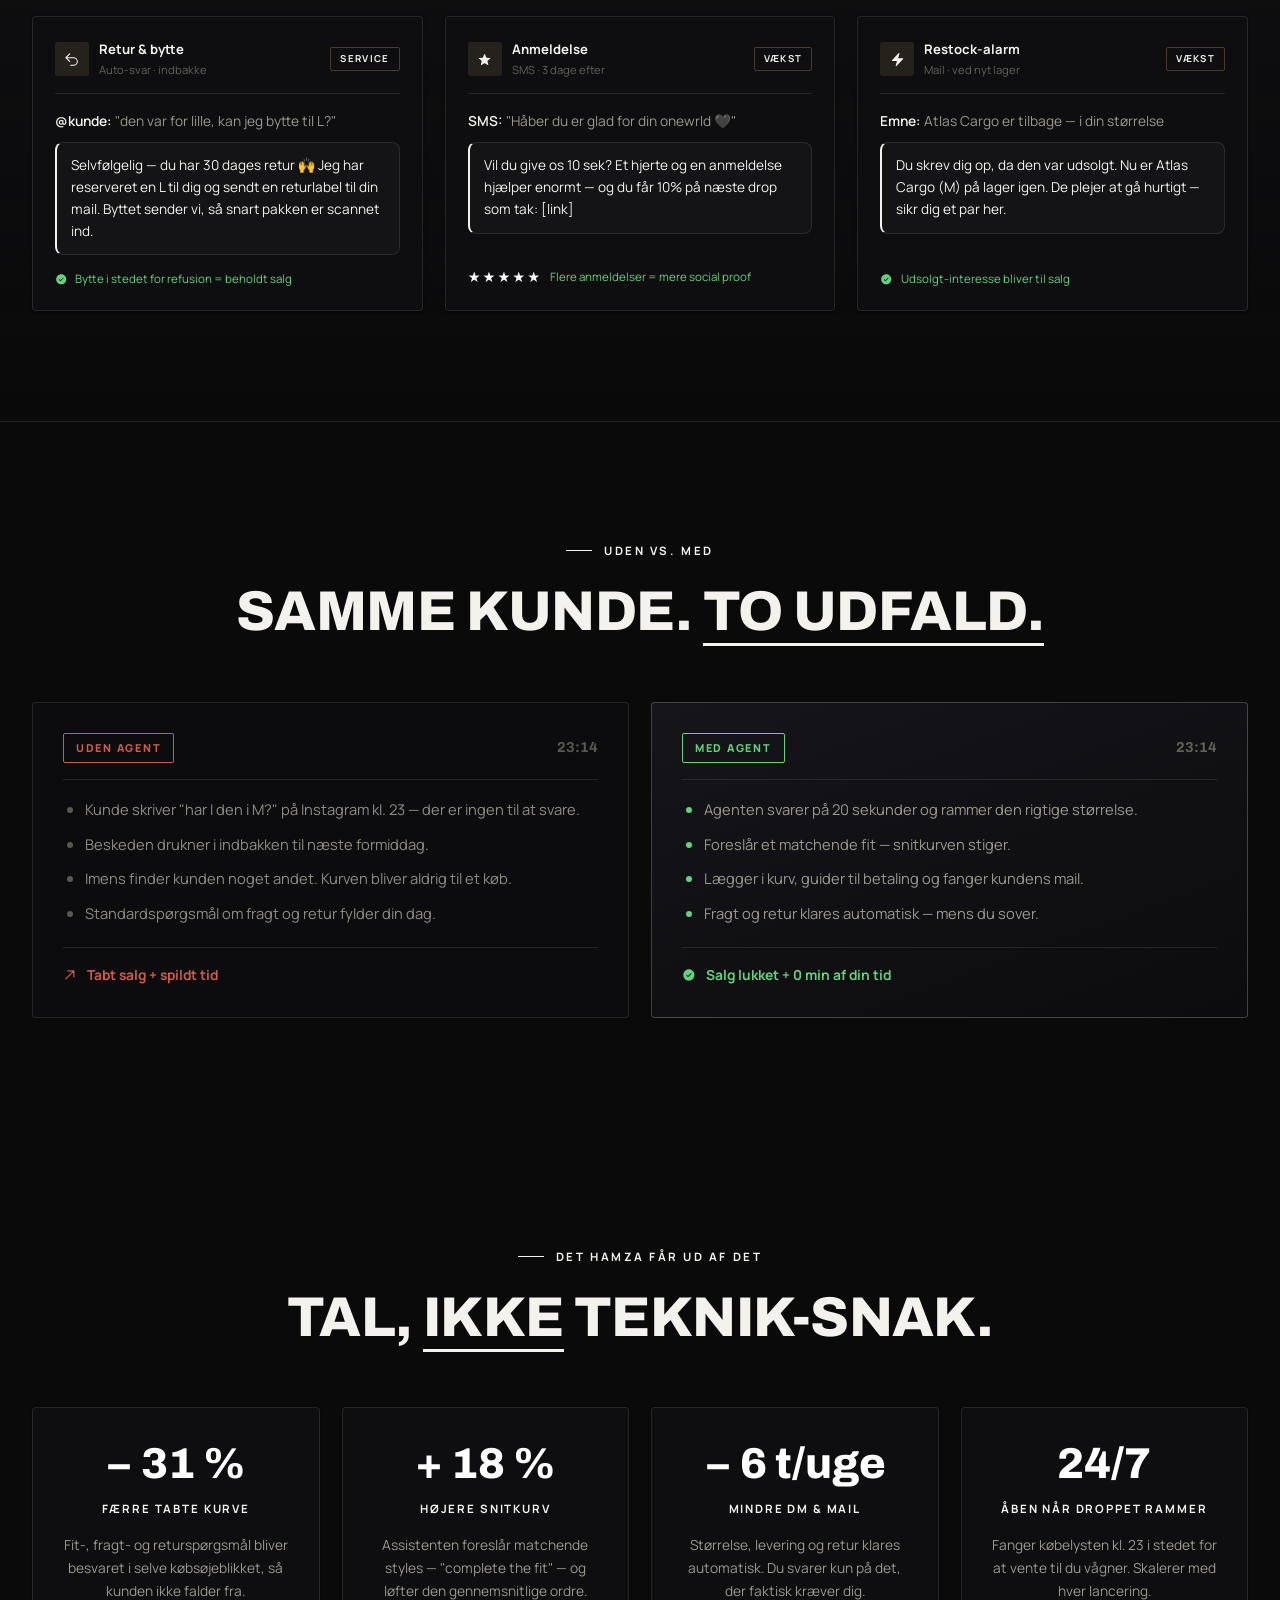
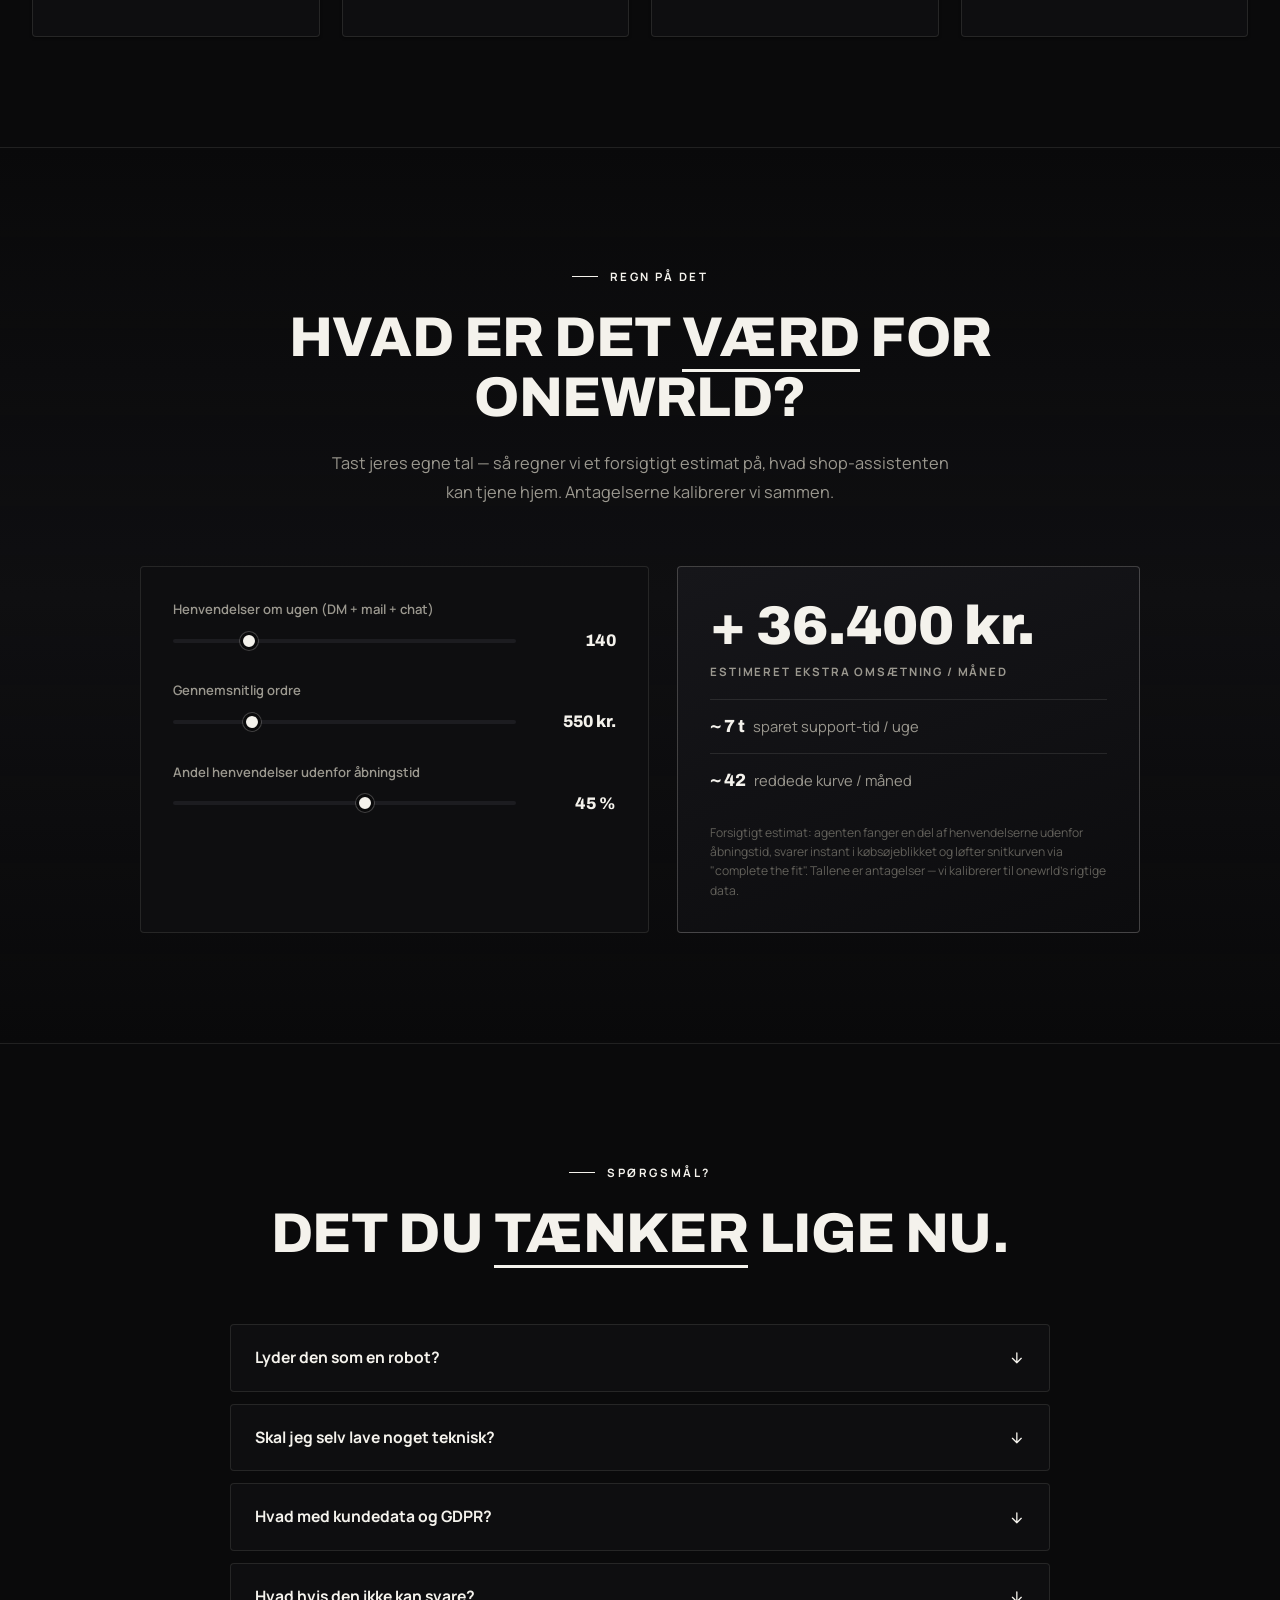
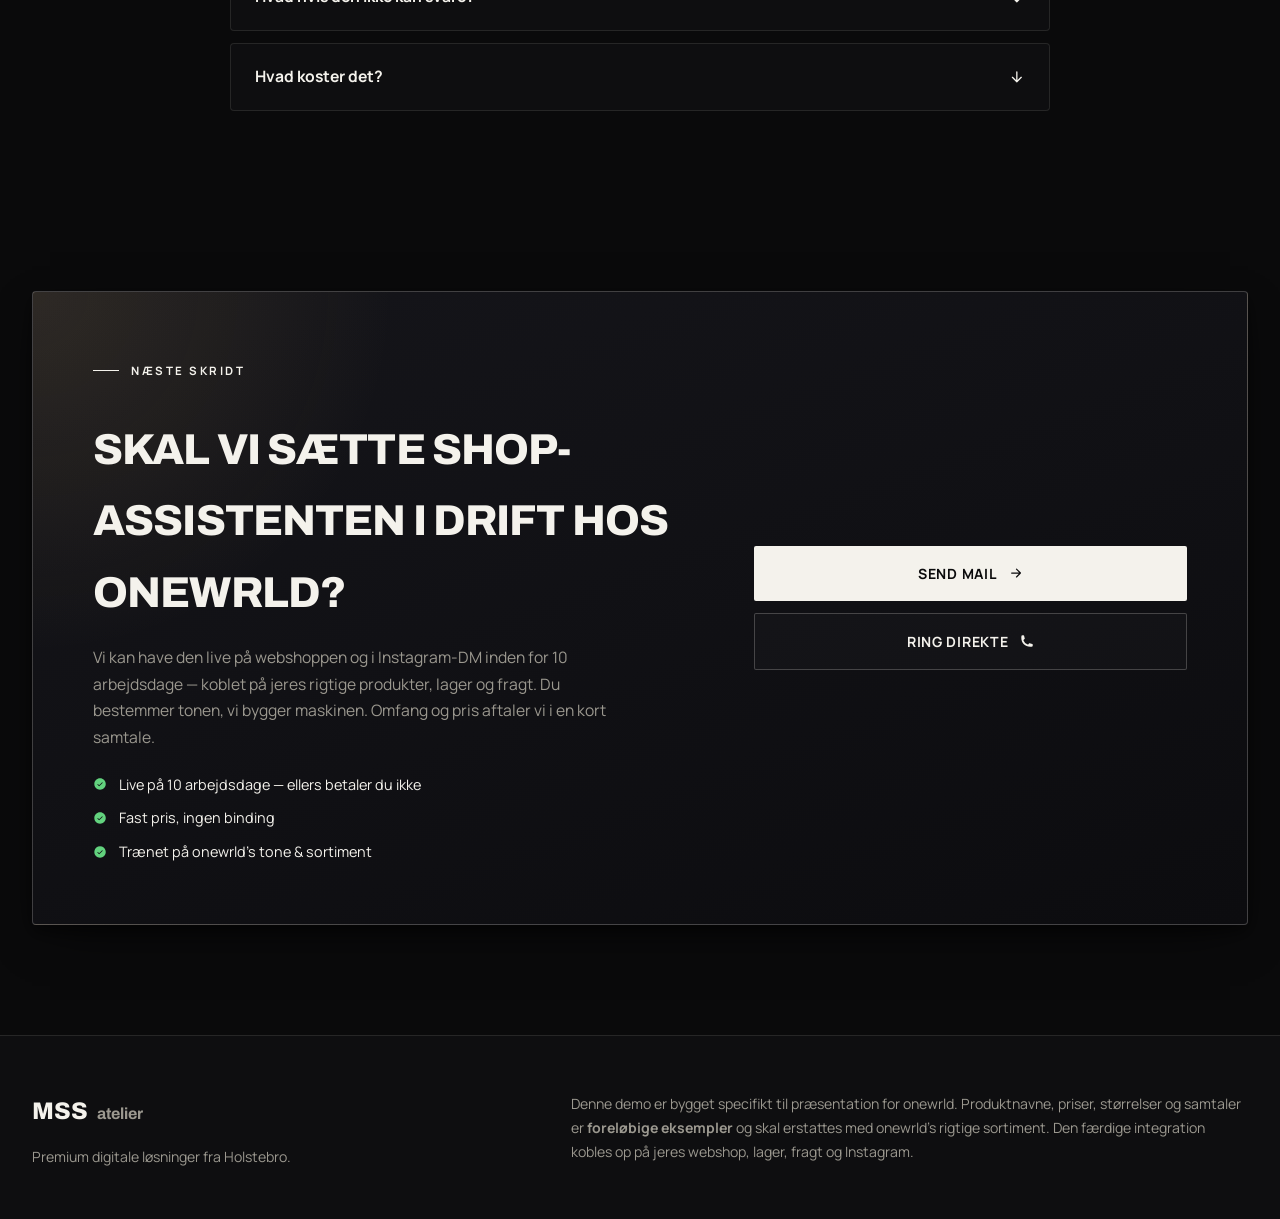
==== commit 7738d2cb: "Restyle onewrld demo to streetwear + add ROI calc, compare, FAQ, reel - Dark, raw streetwear theme: " ====
--- a/Agents/OneWrld/index.html
+++ b/Agents/OneWrld/index.html
@@ -9,7 +9,7 @@
 
 <link rel="preconnect" href="https://fonts.googleapis.com" />
 <link rel="preconnect" href="https://fonts.gstatic.com" crossorigin />
-<link href="https://fonts.googleapis.com/css2?family=Fraunces:ital,opsz,wght@0,9..144,300;0,9..144,400;0,9..144,500;0,9..144,600;1,9..144,300&family=Manrope:wght@300;400;500;600;700&display=swap" rel="stylesheet" />
+<link href="https://fonts.googleapis.com/css2?family=Archivo:wght@500;600;700;800;900&family=Manrope:wght@300;400;500;600;700&display=swap" rel="stylesheet" />
 <link rel="stylesheet" href="style.css" />
 </head>
 <body>
@@ -80,6 +80,7 @@
     <div class="demo-controls">
       <button id="autoplay-btn" class="autoplay-btn" type="button"><span class="ap-ico">▶</span> Afspil demo (hands-free)</button>
       <span class="demo-hint">Se agenten køre en hel samtale af sig selv — eller skriv i chatten.</span>
+      <a class="scene-link" href="scene.html" target="_blank" rel="noopener">Åbn fuldskærms-reel <i class="fa-arrow-up-right"></i></a>
     </div>
 
     <div class="demo-stage">
@@ -214,6 +215,38 @@
   </div>
 </section>
 
+<!-- COMPARE -->
+<section class="compare-section">
+  <div class="container">
+    <div class="section-head center">
+      <span class="section-label center-label">Uden vs. med</span>
+      <h2 class="section-title">Samme kunde. <em>To udfald.</em></h2>
+    </div>
+    <div class="compare-grid">
+      <div class="compare-col before fade-up">
+        <div class="compare-head"><span class="co-tag">Uden agent</span><span class="co-time">23:14</span></div>
+        <ul>
+          <li>Kunde skriver "har I den i M?" på Instagram kl. 23 — der er ingen til at svare.</li>
+          <li>Beskeden drukner i indbakken til næste formiddag.</li>
+          <li>Imens finder kunden noget andet. Kurven bliver aldrig til et køb.</li>
+          <li>Standardspørgsmål om fragt og retur fylder din dag.</li>
+        </ul>
+        <div class="compare-foot lost"><i class="fa-arrow-up-right"></i> Tabt salg + spildt tid</div>
+      </div>
+      <div class="compare-col after fade-up">
+        <div class="compare-head"><span class="co-tag on">Med agent</span><span class="co-time">23:14</span></div>
+        <ul>
+          <li>Agenten svarer på 20 sekunder og rammer den rigtige størrelse.</li>
+          <li>Foreslår et matchende fit — snitkurven stiger.</li>
+          <li>Lægger i kurv, guider til betaling og fanger kundens mail.</li>
+          <li>Fragt og retur klares automatisk — mens du sover.</li>
+        </ul>
+        <div class="compare-foot won"><i class="fa-circle-check"></i> Salg lukket + 0 min af din tid</div>
+      </div>
+    </div>
+  </div>
+</section>
+
 <!-- ROI -->
 <section id="roi">
   <div class="container">
@@ -243,6 +276,77 @@
         <span class="roi-lbl">Åben når droppet rammer</span>
         <p>Fanger købelysten kl. 23 i stedet for at vente til du vågner. Skalerer med hver lancering.</p>
       </div>
+    </div>
+  </div>
+</section>
+
+<!-- ROI CALCULATOR -->
+<section class="calc-section">
+  <div class="container">
+    <div class="section-head center">
+      <span class="section-label center-label">Regn på det</span>
+      <h2 class="section-title">Hvad er det <em>værd</em> for onewrld?</h2>
+      <p class="section-sub" style="margin:0 auto;">Tast jeres egne tal — så regner vi et forsigtigt estimat på, hvad shop-assistenten kan tjene hjem. Antagelserne kalibrerer vi sammen.</p>
+    </div>
+    <div class="calc">
+      <div class="calc-inputs">
+        <label class="calc-field">
+          <span>Henvendelser om ugen (DM + mail + chat)</span>
+          <input type="range" id="calc-msgs" min="20" max="600" step="10" value="140" />
+          <output id="calc-msgs-out">140</output>
+        </label>
+        <label class="calc-field">
+          <span>Gennemsnitlig ordre</span>
+          <input type="range" id="calc-aov" min="150" max="2000" step="50" value="550" />
+          <output id="calc-aov-out">550 kr.</output>
+        </label>
+        <label class="calc-field">
+          <span>Andel henvendelser udenfor åbningstid</span>
+          <input type="range" id="calc-after" min="0" max="80" step="5" value="45" />
+          <output id="calc-after-out">45 %</output>
+        </label>
+      </div>
+      <div class="calc-results">
+        <div class="calc-kpi">
+          <span class="calc-num" id="calc-rev">–</span>
+          <span class="calc-lbl">Estimeret ekstra omsætning / måned</span>
+        </div>
+        <div class="calc-row"><span id="calc-saved">–</span> sparet support-tid / uge</div>
+        <div class="calc-row"><span id="calc-carts">–</span> reddede kurve / måned</div>
+        <p class="calc-note">Forsigtigt estimat: agenten fanger en del af henvendelserne udenfor åbningstid, svarer instant i købsøjeblikket og løfter snitkurven via "complete the fit". Tallene er antagelser — vi kalibrerer til onewrld's rigtige data.</p>
+      </div>
+    </div>
+  </div>
+</section>
+
+<!-- FAQ -->
+<section class="faq-section">
+  <div class="container">
+    <div class="section-head center">
+      <span class="section-label center-label">Spørgsmål?</span>
+      <h2 class="section-title">Det du <em>tænker</em> lige nu.</h2>
+    </div>
+    <div class="faq">
+      <details class="faq-item">
+        <summary>Lyder den som en robot? <i class="fa-arrow-right"></i></summary>
+        <p>Nej. Vi træner den på onewrld's tone — emojis, slang, korte svar — så den lyder som jer, ikke som en hjælpe-bot. Du godkender tonen, før den går live.</p>
+      </details>
+      <details class="faq-item">
+        <summary>Skal jeg selv lave noget teknisk? <i class="fa-arrow-right"></i></summary>
+        <p>Nej. Vi kobler den på jeres webshop (fx Shopify) og Instagram, sætter den op og tester. Du skal bare give grønt lys på tone og svar.</p>
+      </details>
+      <details class="faq-item">
+        <summary>Hvad med kundedata og GDPR? <i class="fa-arrow-right"></i></summary>
+        <p>Data bliver i jeres egne systemer og behandles efter reglerne. Intet videresælges. Agenten bruger kun det, den skal, for at hjælpe kunden.</p>
+      </details>
+      <details class="faq-item">
+        <summary>Hvad hvis den ikke kan svare? <i class="fa-arrow-right"></i></summary>
+        <p>Så siger den det ærligt og sender samtalen videre til jer med det samme — og vi træner den på de tilfælde, så den bliver skarpere over tid.</p>
+      </details>
+      <details class="faq-item">
+        <summary>Hvad koster det? <i class="fa-arrow-right"></i></summary>
+        <p>Fast pris og ingen binding. Det præcise omfang — kanaler, sprog, integrationer — aftaler vi i et kort kald, så I kun betaler for det, I bruger.</p>
+      </details>
     </div>
   </div>
 </section>
--- a/Agents/OneWrld/style.css
+++ b/Agents/OneWrld/style.css
@@ -1,28 +1,32 @@
 /* =======================================================
    onewrld × MSS Atelier — AI shop-assistant demo
-   Dark editorial theme, MSS brand language (Fraunces + gold)
+   Dark, raw streetwear theme (Archivo + bone, swappable brand accent)
    ======================================================= */
 
 :root {
-  --bg: #08080a;
-  --bg-2: #0e0e11;
-  --bg-3: #141418;
-  --bg-4: #1b1b20;
-  --ink: #f1efe9;
-  --ink-dim: #9d9a92;
-  --ink-mute: #66635c;
-  --line: rgba(241, 239, 233, 0.08);
-  --line-strong: rgba(241, 239, 233, 0.16);
-  --gold: #c9a86a;
-  --gold-soft: #e6c98d;
-  --gold-deep: #a8854f;
-  --green: #5fcf80;
-  --green-soft: rgba(95, 207, 128, 0.12);
+  --bg: #0a0a0b;
+  --bg-2: #0e0e10;
+  --bg-3: #141417;
+  --bg-4: #1c1c20;
+  --ink: #f4f2ec;
+  --ink-dim: #9b988f;
+  --ink-mute: #62605a;
+  --line: rgba(244, 242, 236, 0.10);
+  --line-strong: rgba(244, 242, 236, 0.22);
+  --brand: #f4f2ec;        /* onewrld-accent — skift til brandfarve (hex) */
+  --brand-ink: #0b0b0c;    /* tekst på brand-flader */
+  --brand-soft: #ffffff;
+  --gold: var(--brand);
+  --gold-soft: #ffffff;
+  --gold-deep: #b9b6ad;
+  --green: #62d27e;
+  --green-soft: rgba(98, 210, 126, 0.12);
+  --red: #e0654e;
   --blue: #6ea8fe;
-  --shadow-sm: 0 1px 3px rgba(0,0,0,.4);
-  --shadow-md: 0 18px 50px -18px rgba(0,0,0,.7), 0 6px 16px rgba(0,0,0,.4);
+  --shadow-sm: 0 1px 3px rgba(0,0,0,.45);
+  --shadow-md: 0 18px 50px -18px rgba(0,0,0,.7), 0 6px 16px rgba(0,0,0,.45);
   --shadow-lg: 0 50px 120px -24px rgba(0,0,0,.85), 0 24px 50px -20px rgba(0,0,0,.6);
-  --display: 'Fraunces', 'Times New Roman', serif;
+  --display: 'Archivo', system-ui, sans-serif;
   --sans: 'Manrope', system-ui, sans-serif;
   --container: 1280px;
 }
@@ -535,8 +539,7 @@
   * { scroll-behavior: auto; }
 }
 
-/* ============ BRAND ACCENT — skift disse til onewrld's farve ============ */
-:root { --brand: var(--gold); --brand-soft: var(--gold-soft); }
+/* ============ BRAND ACCENT — defineret i :root øverst (skift --brand) ============ */
 
 /* PROOF STRIP */
 .proof-section { padding: 10px 0 0; }
@@ -571,3 +574,86 @@
 .cta-guarantees { margin-top: 22px; display: flex; flex-direction: column; gap: 10px; }
 .cta-guarantees li { display: flex; align-items: center; gap: 12px; font-size: 0.9rem; color: var(--ink); }
 .cta-guarantees li i { color: var(--green); font-size: 0.88rem; flex-shrink: 0; }
+
+/* ============================================================
+   STREETWEAR OVERRIDES — bold grotesque, uppercase, sharp edges
+   ============================================================ */
+.nav-logo-mark, .footer-mark { text-transform: uppercase; letter-spacing: 0.01em; font-weight: 800; }
+.nav-logo-sub, .footer-sub { font-style: normal; font-weight: 700; text-transform: lowercase; color: var(--ink-dim); }
+.nav-client { text-transform: lowercase; font-weight: 600; }
+
+.hero-eyebrow-text, .section-label, .stat-lbl, .roi-lbl, .bts-tag, .nav-pill,
+.chap-time, .btn-primary, .btn-secondary, .pack-tier { font-weight: 700; }
+.hero-eyebrow-line { height: 2px; }
+
+.hero-title { text-transform: uppercase; font-weight: 800; line-height: 0.9; letter-spacing: -0.015em; }
+.hero-title em { font-style: normal; font-weight: 800; color: var(--brand-ink); background: var(--brand);
+  padding: 0 .12em; -webkit-box-decoration-break: clone; box-decoration-break: clone; }
+
+.section-title { text-transform: uppercase; font-weight: 800; letter-spacing: -0.01em; }
+.section-title em { font-style: normal; color: var(--brand); border-bottom: 3px solid var(--brand); padding-bottom: 1px; }
+
+.video-aside-meta h3, .cta-card h2 { text-transform: uppercase; font-weight: 800; }
+.cta-card h2 em, .video-aside-meta h3 em { font-style: normal; color: var(--brand); }
+
+/* sharp edges */
+.btn-primary, .btn-secondary { border-radius: 2px; text-transform: uppercase; letter-spacing: 0.05em; }
+.btn-primary { background: var(--ink); color: var(--brand-ink); }
+.btn-primary:hover { background: #fff; box-shadow: 0 14px 34px -14px rgba(244,242,236,.32); }
+.bts-card, .roi-card, .ticker, .proof-bar, .cta-card, .video-frame { border-radius: 4px; }
+.chat-input-row input, .chat-suggestions button, .nav-pill, .nav-client,
+.autoplay-btn, .bts-tag, .rec, .rec-thumb { border-radius: 2px; }
+.bts-ico { border-radius: 3px; }
+.avatar-glyph { font-family: var(--sans); font-weight: 800; text-transform: uppercase; font-size: 0.7rem; letter-spacing: 0.02em; }
+.score-fill { background: var(--brand); }
+.roi-num, .stat-num { font-weight: 800; }
+
+/* ============ ROI CALCULATOR ============ */
+.calc-section { background: linear-gradient(180deg, transparent, rgba(20,20,24,.5), transparent); border-top: 1px solid var(--line); border-bottom: 1px solid var(--line); }
+.calc { display: grid; grid-template-columns: 1.1fr 1fr; gap: 28px; align-items: stretch; max-width: 1000px; margin: 0 auto; }
+@media (max-width: 860px) { .calc { grid-template-columns: 1fr; } }
+.calc-inputs { display: flex; flex-direction: column; gap: 26px; padding: 32px; background: var(--bg-2); border: 1px solid var(--line); border-radius: 4px; }
+.calc-field { display: grid; grid-template-columns: 1fr auto; align-items: center; gap: 6px 14px; }
+.calc-field > span { grid-column: 1 / -1; font-size: 0.82rem; color: var(--ink-dim); font-weight: 600; }
+.calc-field output { grid-column: 2; font-family: var(--display); font-weight: 800; color: var(--brand); font-size: 1.05rem; min-width: 86px; text-align: right; }
+.calc-field input[type=range] { grid-column: 1; -webkit-appearance: none; appearance: none; width: 100%; height: 4px; border-radius: 2px; background: var(--bg-4); outline: none; }
+.calc-field input[type=range]::-webkit-slider-thumb { -webkit-appearance: none; appearance: none; width: 18px; height: 18px; border-radius: 50%; background: var(--brand); cursor: pointer; border: 3px solid var(--bg); box-shadow: 0 0 0 1px var(--line-strong); }
+.calc-field input[type=range]::-moz-range-thumb { width: 18px; height: 18px; border-radius: 50%; background: var(--brand); cursor: pointer; border: 3px solid var(--bg); }
+.calc-results { display: flex; flex-direction: column; justify-content: center; padding: 32px; background: linear-gradient(160deg, #16161a, #0c0c0e); border: 1px solid var(--line-strong); border-radius: 4px; }
+.calc-kpi { margin-bottom: 18px; }
+.calc-num { display: block; font-family: var(--display); font-weight: 900; font-size: clamp(2.4rem, 5vw, 3.4rem); line-height: 1; color: var(--brand); }
+.calc-lbl { display: block; font-size: 0.72rem; letter-spacing: 0.16em; text-transform: uppercase; color: var(--ink-dim); margin-top: 8px; font-weight: 700; }
+.calc-row { display: flex; align-items: baseline; gap: 8px; padding: 12px 0; border-top: 1px solid var(--line); font-size: 0.92rem; color: var(--ink-dim); }
+.calc-row span { font-family: var(--display); font-weight: 800; color: var(--ink); font-size: 1.1rem; }
+.calc-note { margin-top: 16px; font-size: 0.76rem; color: var(--ink-mute); line-height: 1.6; }
+
+/* ============ COMPARE (uden vs. med) ============ */
+.compare-grid { display: grid; grid-template-columns: 1fr 1fr; gap: 22px; }
+@media (max-width: 760px) { .compare-grid { grid-template-columns: 1fr; } }
+.compare-col { padding: 30px; border: 1px solid var(--line); border-radius: 4px; background: var(--bg-2); }
+.compare-col.before { opacity: 0.92; }
+.compare-col.after { border-color: var(--line-strong); background: linear-gradient(160deg, #15151a, #0c0c0e); }
+.compare-head { display: flex; align-items: center; justify-content: space-between; margin-bottom: 18px; padding-bottom: 16px; border-bottom: 1px solid var(--line); }
+.co-tag { font-size: 0.68rem; letter-spacing: 0.16em; text-transform: uppercase; font-weight: 800; padding: 5px 12px; border-radius: 2px; border: 1px solid var(--red); color: var(--red); }
+.co-tag.on { border-color: var(--green); color: var(--green); }
+.co-time { font-family: var(--display); font-weight: 700; color: var(--ink-mute); font-size: 0.9rem; }
+.compare-col ul { display: flex; flex-direction: column; gap: 12px; }
+.compare-col li { position: relative; padding-left: 22px; font-size: 0.92rem; color: var(--ink-dim); line-height: 1.55; }
+.compare-col li::before { content: ''; position: absolute; left: 4px; top: 9px; width: 6px; height: 6px; border-radius: 50%; background: var(--ink-mute); }
+.compare-col.after li::before { background: var(--green); }
+.compare-foot { margin-top: 22px; padding-top: 16px; border-top: 1px solid var(--line); display: flex; align-items: center; gap: 10px; font-size: 0.86rem; font-weight: 700; }
+.compare-foot.lost { color: var(--red); } .compare-foot.lost i { color: var(--red); }
+.compare-foot.won { color: var(--green); } .compare-foot.won i { color: var(--green); }
+
+/* ============ FAQ ============ */
+.faq { max-width: 820px; margin: 0 auto; display: flex; flex-direction: column; gap: 12px; }
+.faq-item { border: 1px solid var(--line); border-radius: 4px; background: var(--bg-2); overflow: hidden; }
+.faq-item summary { list-style: none; cursor: pointer; display: flex; align-items: center; justify-content: space-between; gap: 16px; padding: 20px 24px; font-weight: 700; font-size: 0.98rem; color: var(--ink); }
+.faq-item summary::-webkit-details-marker { display: none; }
+.faq-item summary i { color: var(--brand); transition: transform .35s cubic-bezier(.2,.8,.2,1); flex-shrink: 0; transform: rotate(90deg); }
+.faq-item[open] summary i { transform: rotate(-90deg); }
+.faq-item p { padding: 0 24px 22px; color: var(--ink-dim); font-size: 0.92rem; line-height: 1.7; }
+
+/* scene link */
+.scene-link { display: inline-flex; align-items: center; gap: 8px; margin-left: 14px; font-size: 0.82rem; color: var(--ink-dim); border-bottom: 1px solid var(--line-strong); padding-bottom: 2px; }
+.scene-link:hover { color: var(--brand); border-color: var(--brand); }
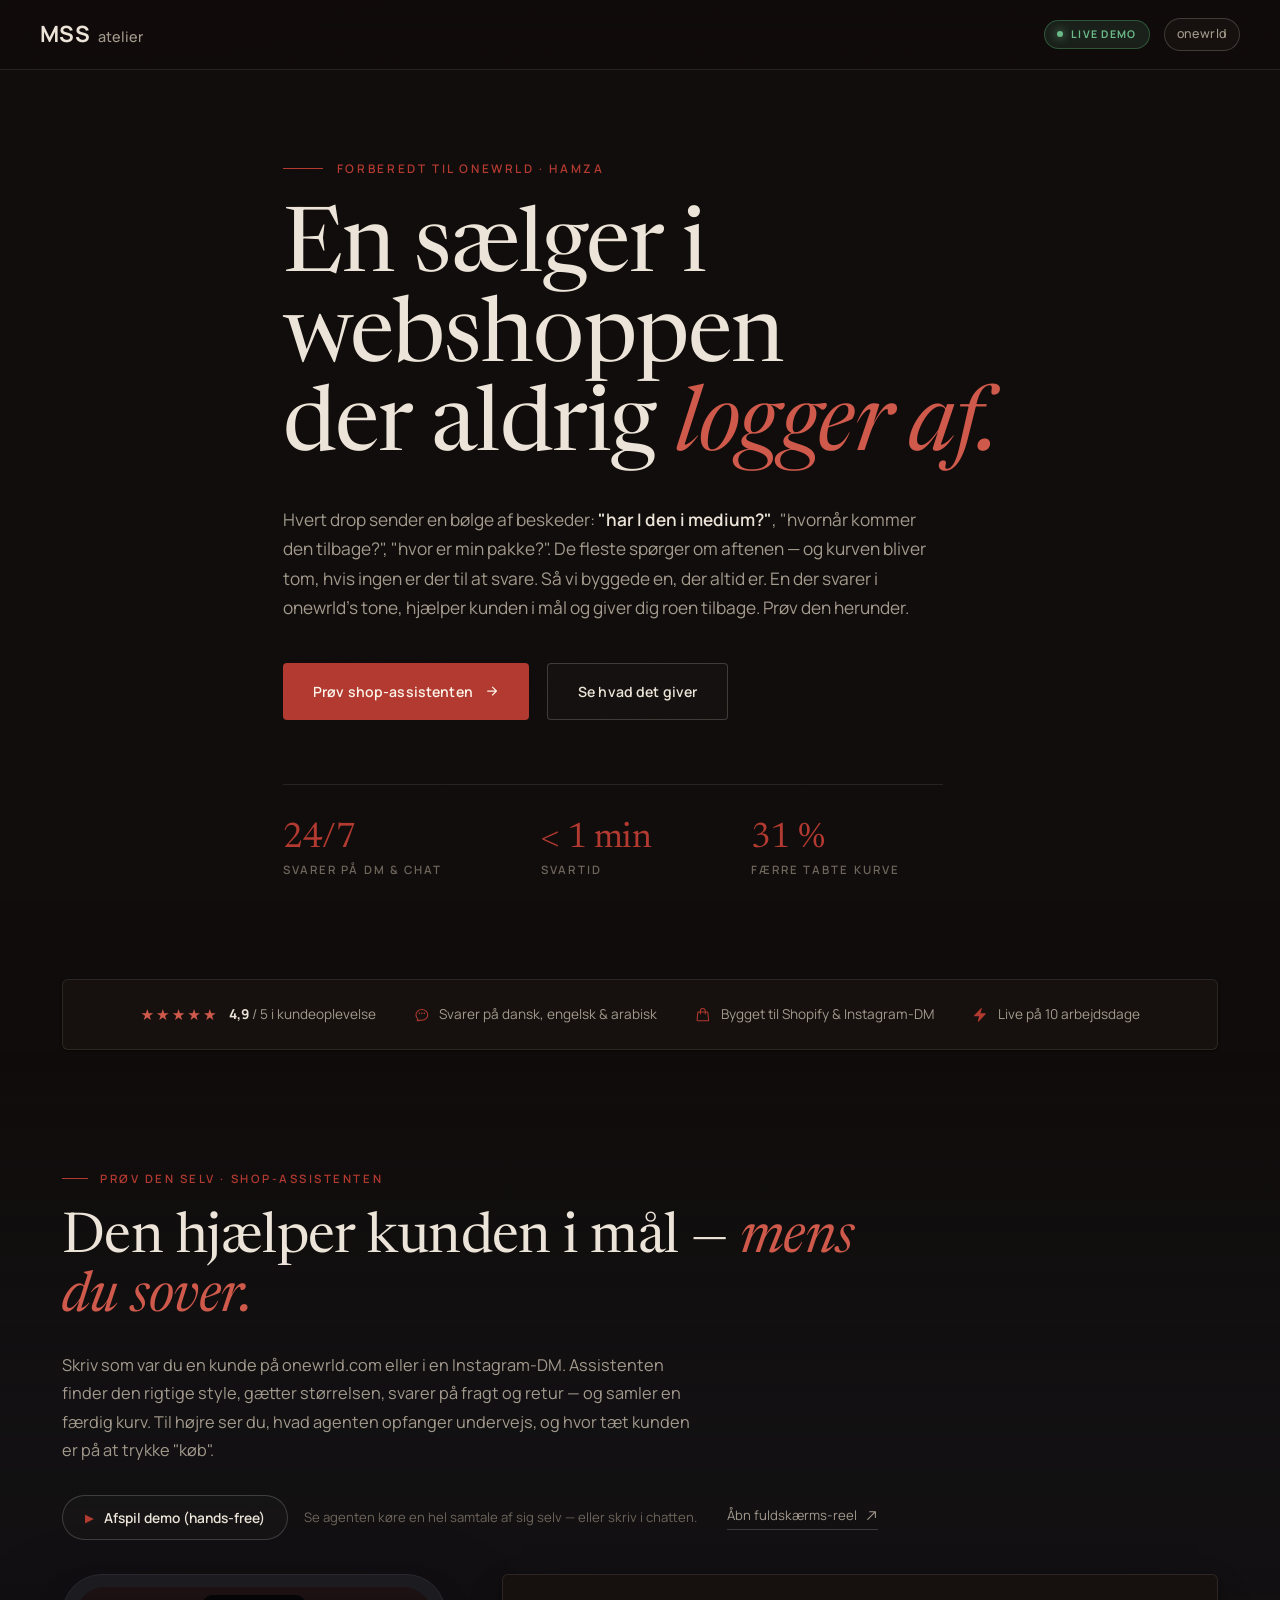
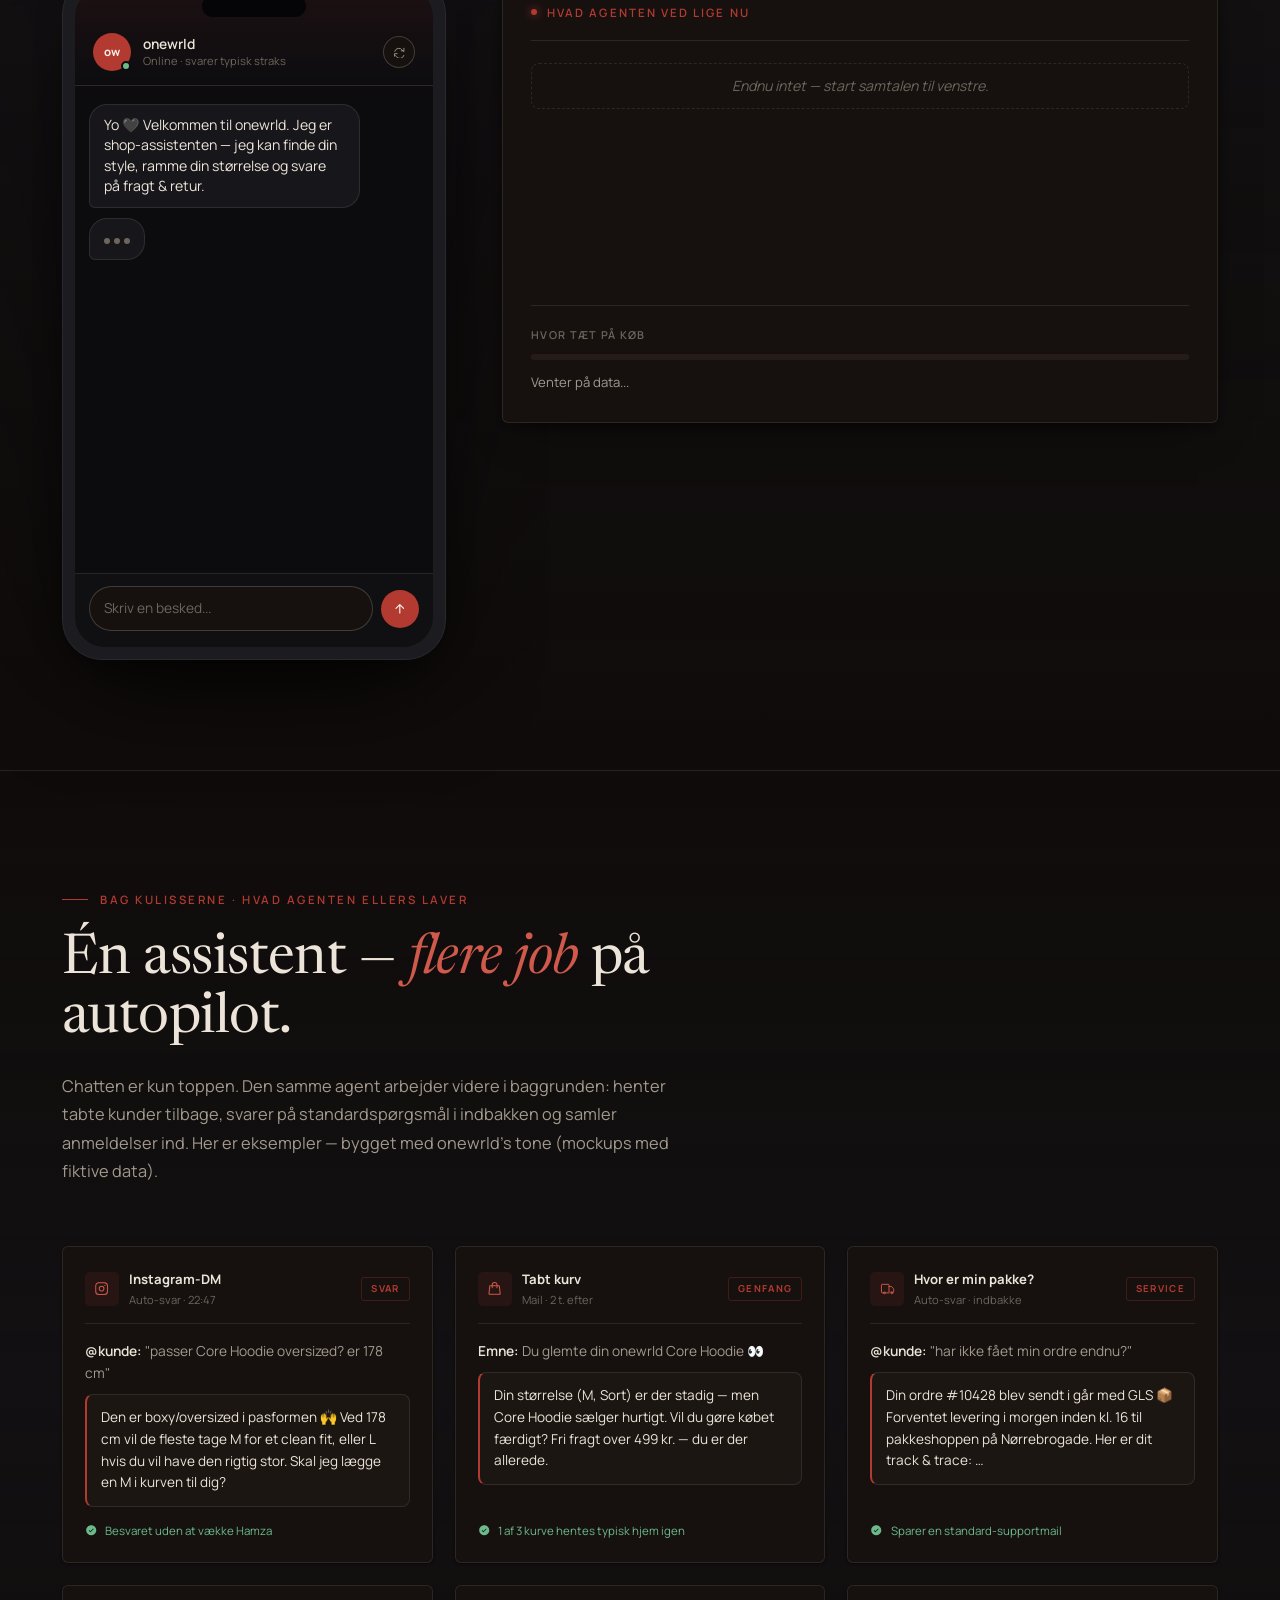
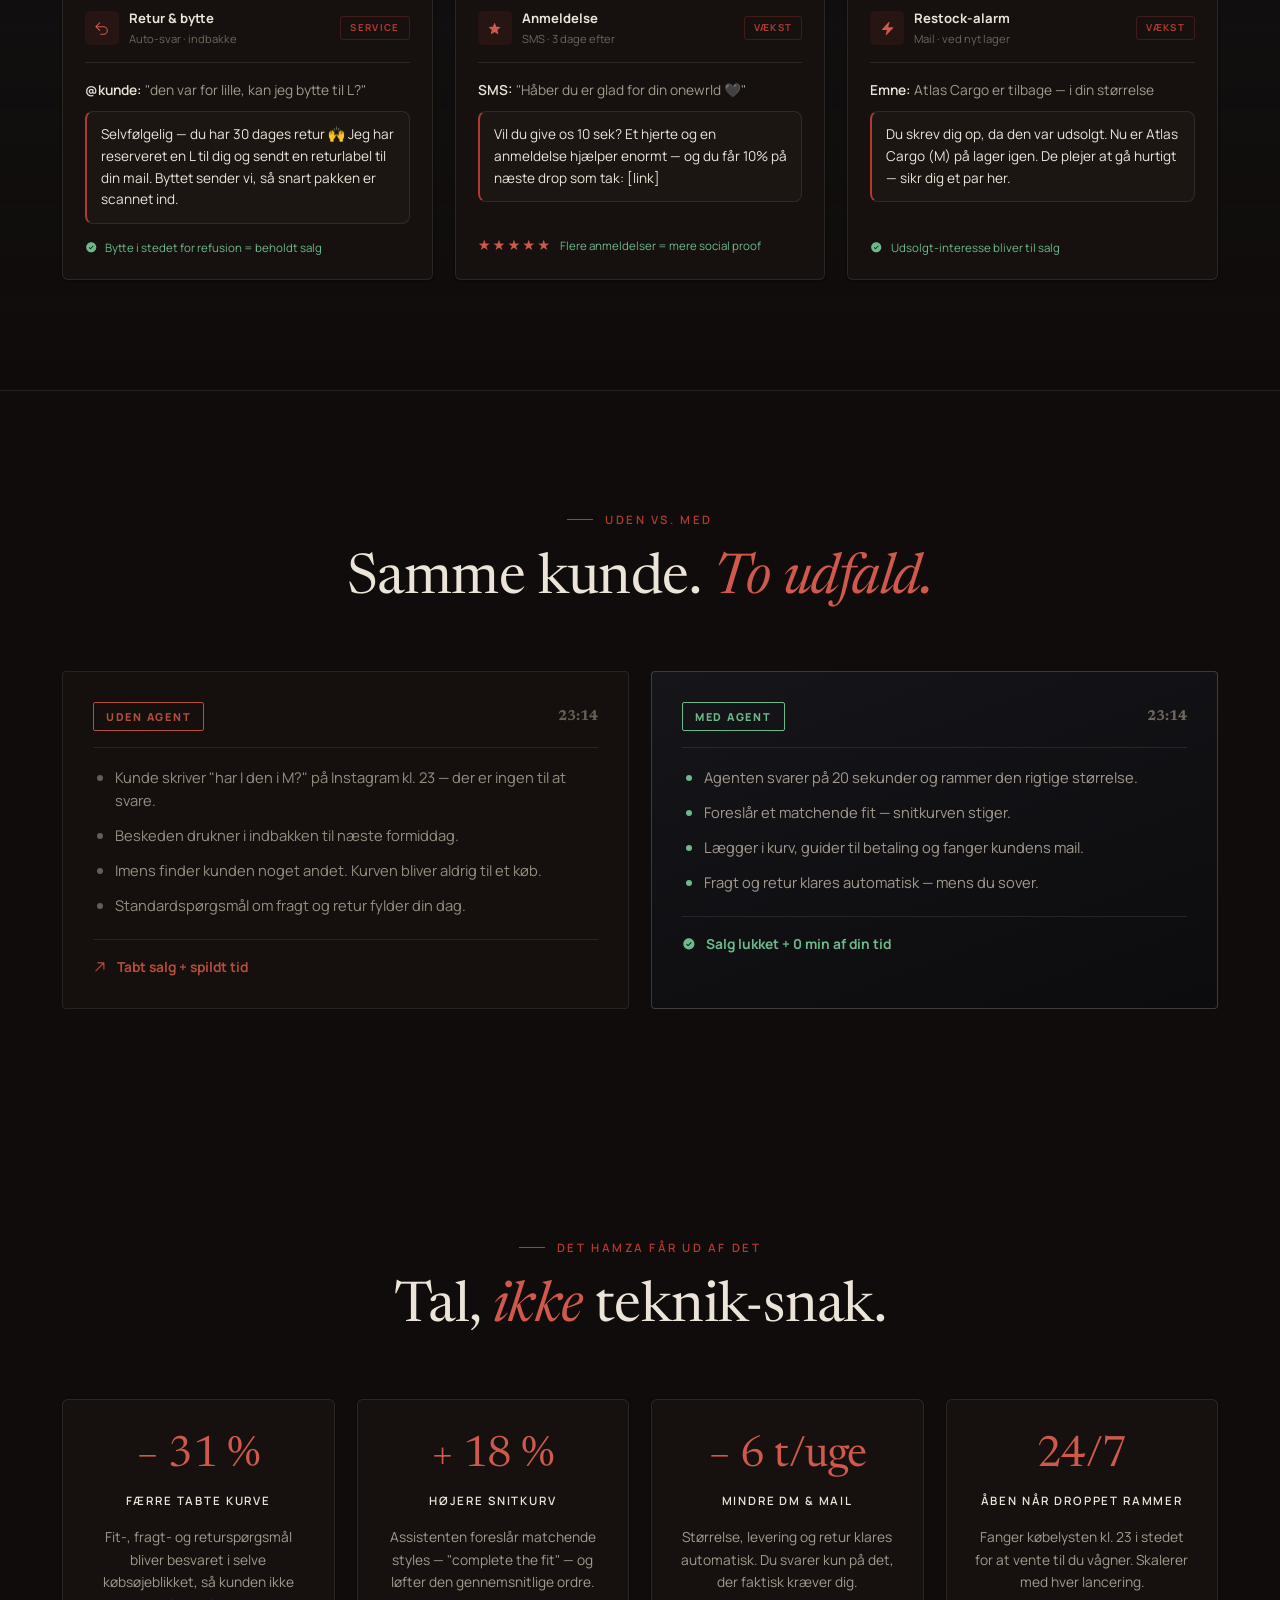
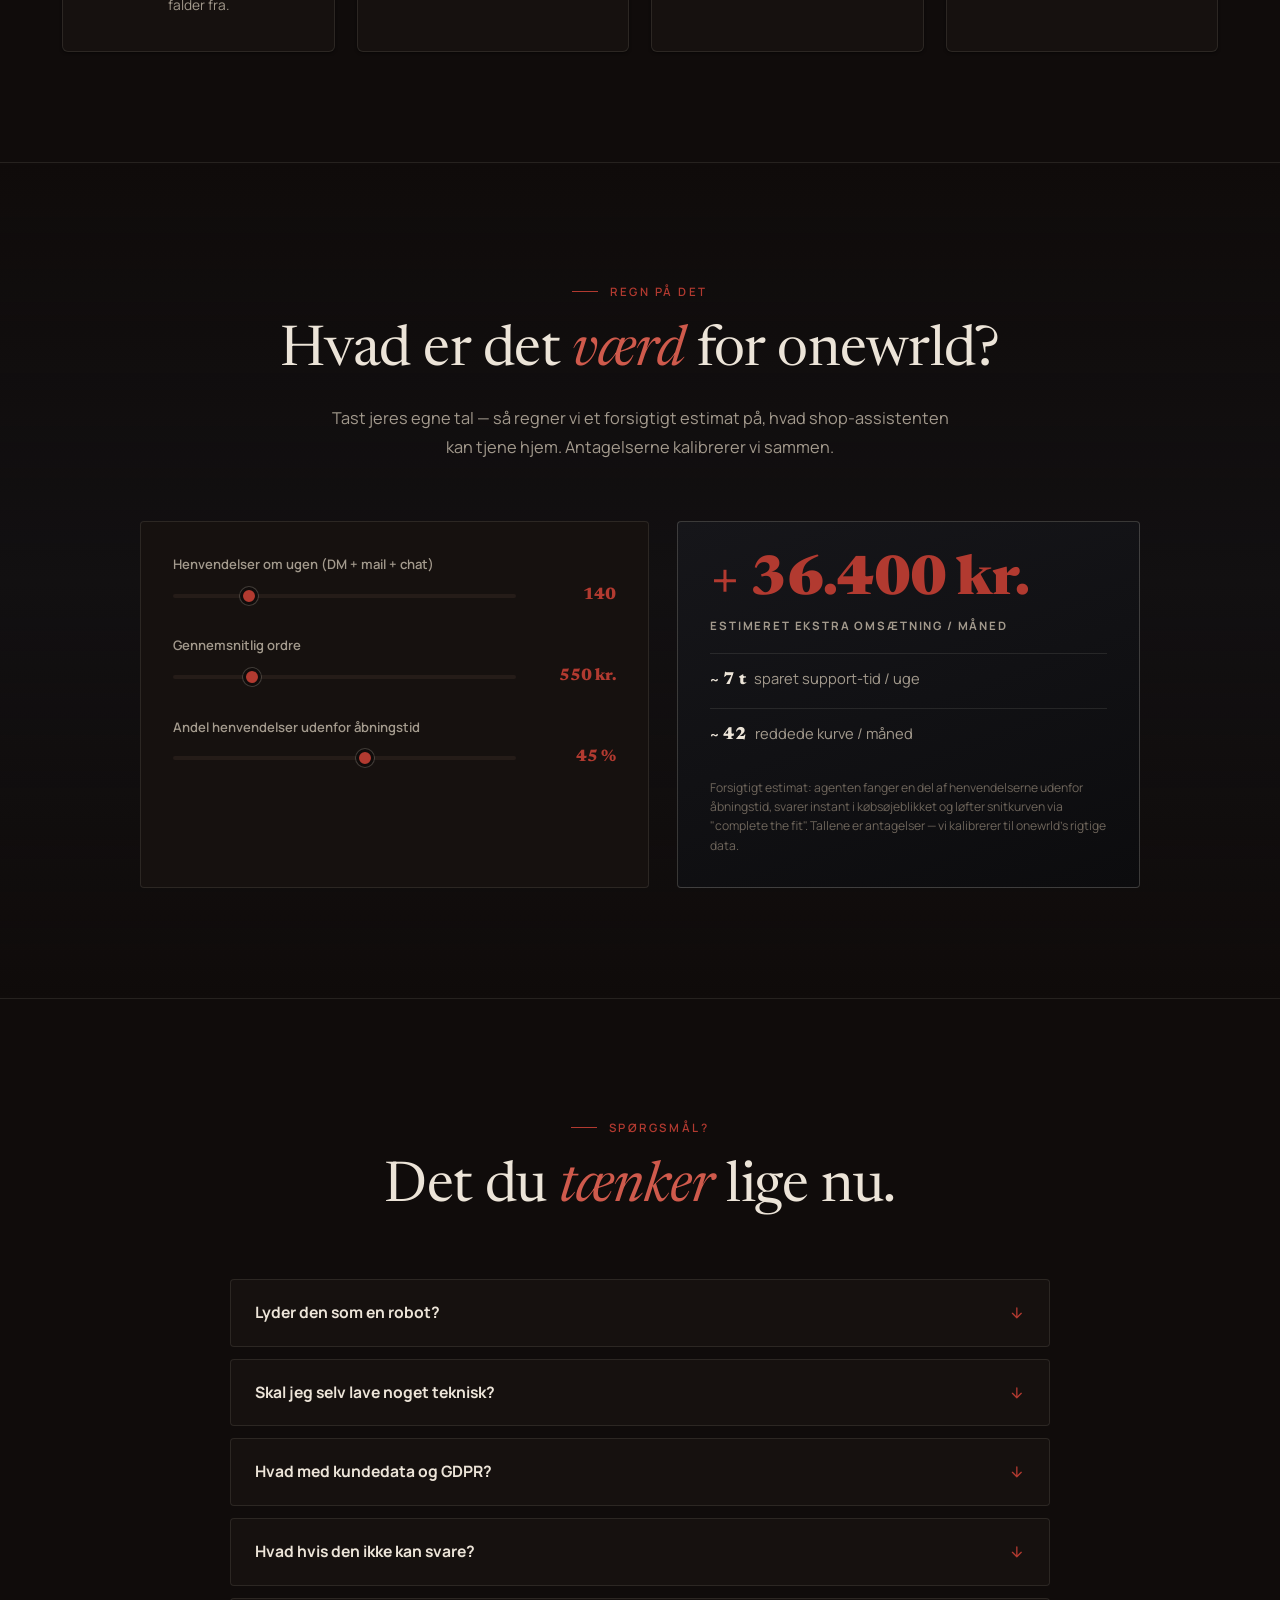
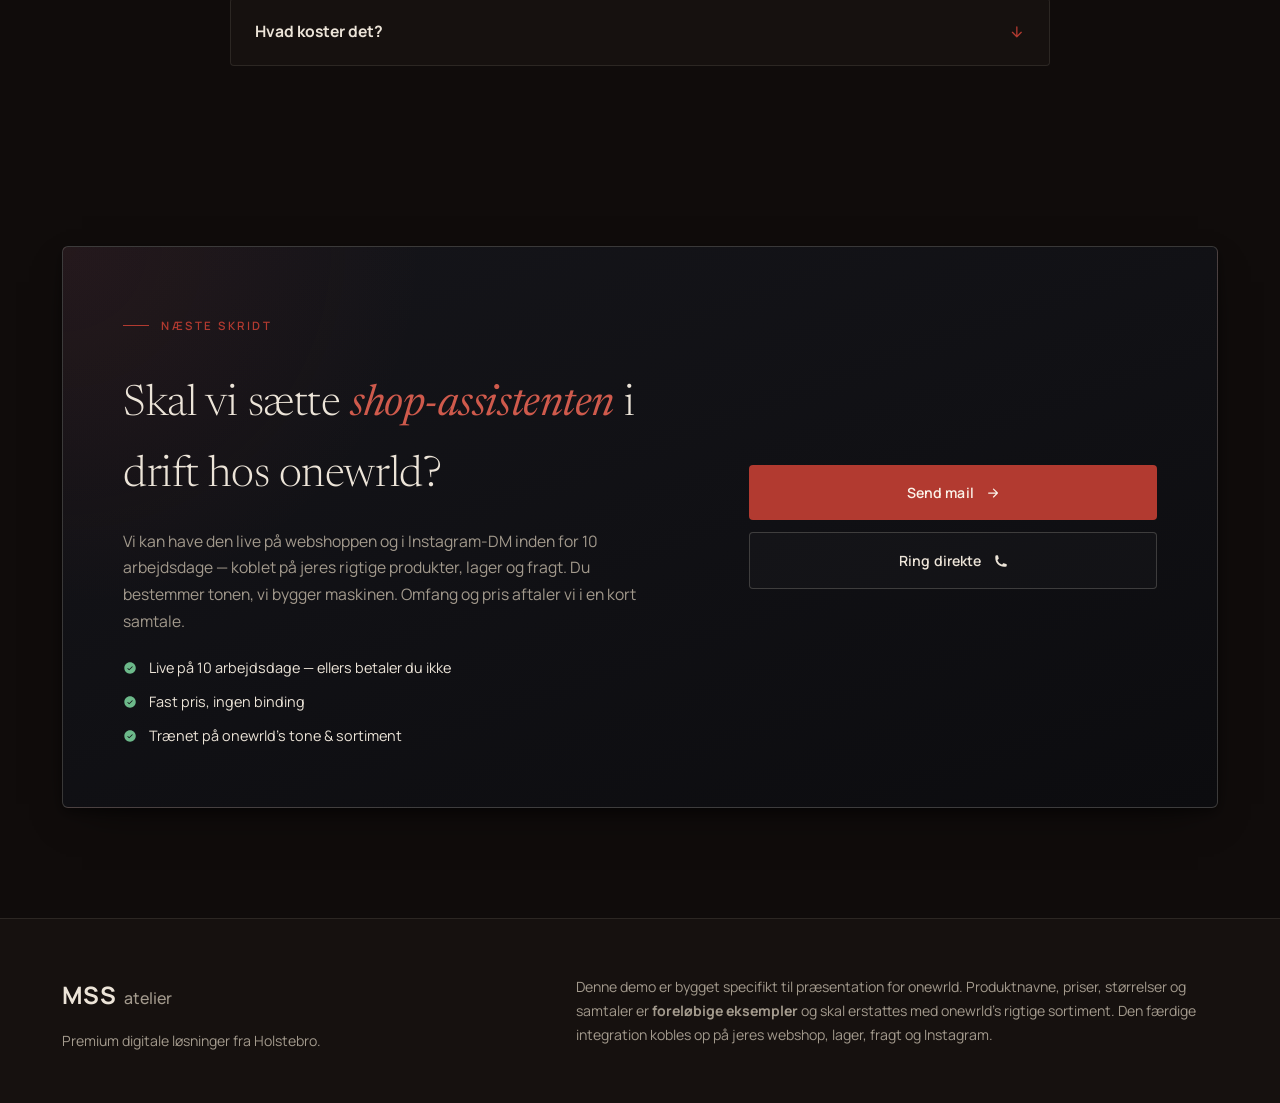
==== commit 7146549d: "Redesign onewrld demo: editorial & human, less "AI template" Move from the bold-uppercase-grotesque " ====
--- a/Agents/OneWrld/index.html
+++ b/Agents/OneWrld/index.html
@@ -9,7 +9,7 @@
 
 <link rel="preconnect" href="https://fonts.googleapis.com" />
 <link rel="preconnect" href="https://fonts.gstatic.com" crossorigin />
-<link href="https://fonts.googleapis.com/css2?family=Archivo:wght@500;600;700;800;900&family=Manrope:wght@300;400;500;600;700&display=swap" rel="stylesheet" />
+<link href="https://fonts.googleapis.com/css2?family=Newsreader:ital,opsz,wght@0,6..72,300;0,6..72,400;0,6..72,500;0,6..72,600;1,6..72,300;1,6..72,400;1,6..72,500&family=Manrope:wght@300;400;500;600;700&display=swap" rel="stylesheet" />
 <link rel="stylesheet" href="style.css" />
 </head>
 <body>
@@ -40,7 +40,7 @@
       der aldrig <em>logger af.</em>
     </h1>
     <p class="hero-subtitle">
-      Hvert drop sender en bølge af DM'er og mails: <strong>"har I den i medium?"</strong>, "hvornår kommer den tilbage?", "hvor er min pakke?". Mange spørger kl. 23 — og kurven bliver tom, hvis ingen svarer. Her er hvad en AI shop-assistent fra MSS Atelier kan gøre for onewrld, vist med jeres eget brand og styles.
+      Hvert drop sender en bølge af beskeder: <strong>"har I den i medium?"</strong>, "hvornår kommer den tilbage?", "hvor er min pakke?". De fleste spørger om aftenen — og kurven bliver tom, hvis ingen er der til at svare. Så vi byggede en, der altid er. En der svarer i onewrld's tone, hjælper kunden i mål og giver dig roen tilbage. Prøv den herunder.
     </p>
     <div class="hero-actions">
       <a href="#chat" class="btn-primary">Prøv shop-assistenten <i class="fa-arrow-right"></i></a>
--- a/Agents/OneWrld/style.css
+++ b/Agents/OneWrld/style.css
@@ -4,31 +4,37 @@
    ======================================================= */
 
 :root {
-  --bg: #0a0a0b;
-  --bg-2: #0e0e10;
-  --bg-3: #141417;
-  --bg-4: #1c1c20;
-  --ink: #f4f2ec;
-  --ink-dim: #9b988f;
-  --ink-mute: #62605a;
-  --line: rgba(244, 242, 236, 0.10);
-  --line-strong: rgba(244, 242, 236, 0.22);
-  --brand: #f4f2ec;        /* onewrld-accent — skift til brandfarve (hex) */
-  --brand-ink: #0b0b0c;    /* tekst på brand-flader */
-  --brand-soft: #ffffff;
+  /* warm near-black + bone — papir, ikke skærm */
+  --bg: #100c0b;
+  --bg-2: #16110f;
+  --bg-3: #1c1613;
+  --bg-4: #251c18;
+  --ink: #ece4d8;
+  --ink-dim: #a39a8d;
+  --ink-mute: #6e655b;
+  --line: rgba(236, 228, 216, 0.10);
+  --line-strong: rgba(236, 228, 216, 0.20);
+  /* ===== ONEWRLD BRAND — skift KUN her (samme blok findes i scene.css) ===== */
+  --brand: #b23a30;        /* onewrld accent — dæmpet mursten-rød (sæt til jeres hex) */
+  --brand-ink: #fbf3e9;    /* varm hvid oven på brand-flader */
+  --brand-soft: #cf5a4c;   /* lysere variant (accent-tekst) */
+  --brand-deep: #6f231d;   /* dyb oxblood */
+  --brand-wash: color-mix(in srgb, var(--brand) 10%, transparent);  /* svage baggrunde */
+  --brand-edge: color-mix(in srgb, var(--brand) 28%, transparent);  /* kanter */
+  /* eksisterende regler peger på --gold* og følger nu automatisk --brand */
   --gold: var(--brand);
-  --gold-soft: #ffffff;
-  --gold-deep: #b9b6ad;
-  --green: #62d27e;
-  --green-soft: rgba(98, 210, 126, 0.12);
-  --red: #e0654e;
+  --gold-soft: var(--brand-soft);
+  --gold-deep: var(--brand-deep);
+  --green: #6cb98a;
+  --green-soft: rgba(108, 185, 138, 0.12);
+  --red: #c2563f;
   --blue: #6ea8fe;
-  --shadow-sm: 0 1px 3px rgba(0,0,0,.45);
-  --shadow-md: 0 18px 50px -18px rgba(0,0,0,.7), 0 6px 16px rgba(0,0,0,.45);
-  --shadow-lg: 0 50px 120px -24px rgba(0,0,0,.85), 0 24px 50px -20px rgba(0,0,0,.6);
-  --display: 'Archivo', system-ui, sans-serif;
+  --shadow-sm: 0 1px 3px rgba(0,0,0,.5);
+  --shadow-md: 0 16px 44px -20px rgba(0,0,0,.72), 0 4px 12px rgba(0,0,0,.4);
+  --shadow-lg: 0 44px 110px -28px rgba(0,0,0,.86), 0 18px 44px -22px rgba(0,0,0,.6);
+  --display: 'Newsreader', Georgia, 'Times New Roman', serif;
   --sans: 'Manrope', system-ui, sans-serif;
-  --container: 1280px;
+  --container: 1220px;
 }
 
 * { margin: 0; padding: 0; box-sizing: border-box; }
@@ -36,8 +42,7 @@
 body {
   font-family: var(--sans);
   background:
-    radial-gradient(900px circle at 15% -5%, rgba(201,168,106,0.10), transparent 55%),
-    radial-gradient(800px circle at 95% 8%, rgba(110,90,150,0.08), transparent 55%),
+    radial-gradient(1100px circle at 12% -8%, var(--brand-wash), transparent 60%),
     var(--bg);
   color: var(--ink);
   line-height: 1.65;
@@ -53,15 +58,11 @@
 .container { max-width: var(--container); margin: 0 auto; padding: 0 32px; }
 main, nav, footer { position: relative; }
 
-/* faint grid texture */
+/* analog paper grain — varme, ikke skærm */
 body::before {
   content: ''; position: fixed; inset: 0; z-index: 0; pointer-events: none;
-  background-image:
-    linear-gradient(rgba(241,239,233,.02) 1px, transparent 1px),
-    linear-gradient(90deg, rgba(241,239,233,.02) 1px, transparent 1px);
-  background-size: 64px 64px;
-  mask-image: radial-gradient(ellipse at 50% 0%, black 10%, transparent 75%);
-  -webkit-mask-image: radial-gradient(ellipse at 50% 0%, black 10%, transparent 75%);
+  opacity: .04; mix-blend-mode: overlay;
+  background-image: url("data:image/svg+xml,%3Csvg xmlns='http://www.w3.org/2000/svg' width='180' height='180'%3E%3Cfilter id='n'%3E%3CfeTurbulence type='fractalNoise' baseFrequency='0.85' numOctaves='2' stitchTiles='stitch'/%3E%3C/filter%3E%3Crect width='100%25' height='100%25' filter='url(%23n)'/%3E%3C/svg%3E");
 }
 main, nav, footer { z-index: 1; }
 
@@ -70,7 +71,7 @@
   position: fixed; top: 0; left: 0; right: 0; z-index: 100;
   display: flex; align-items: center; justify-content: space-between;
   padding: 16px 40px;
-  background: rgba(8, 8, 10, 0.72);
+  background: rgba(16, 12, 11, 0.78);
   backdrop-filter: blur(16px) saturate(140%);
   -webkit-backdrop-filter: blur(16px) saturate(140%);
   border-bottom: 1px solid var(--line);
@@ -132,11 +133,11 @@
   border-radius: 100px; font-size: 0.88rem; font-weight: 600;
   transition: all .4s cubic-bezier(.2,.8,.2,1);
 }
-.btn-primary { background: var(--gold); color: #15110a; }
+.btn-primary { background: var(--gold); color: var(--brand-ink); }
 .btn-primary:hover {
   background: var(--gold-soft);
   transform: translateY(-2px);
-  box-shadow: 0 18px 44px -16px rgba(201, 168, 106, 0.55);
+  box-shadow: 0 18px 44px -16px var(--brand-glow);
 }
 .btn-secondary { border: 1px solid var(--line-strong); background: rgba(255,255,255,0.02); color: var(--ink); }
 .btn-secondary:hover { border-color: var(--gold); color: var(--gold); }
@@ -213,16 +214,16 @@
 .chat-header {
   display: flex; align-items: center; gap: 12px;
   padding: 46px 18px 14px;
-  background: linear-gradient(180deg, rgba(201,168,106,0.14) 0%, transparent 100%);
+  background: linear-gradient(180deg, var(--brand-wash) 0%, transparent 100%);
   border-bottom: 1px solid var(--line);
 }
 .chat-avatar {
   position: relative;
   width: 38px; height: 38px; border-radius: 50%;
-  background: linear-gradient(135deg, var(--gold-soft), var(--gold-deep));
+  background: var(--brand);
   display: flex; align-items: center; justify-content: center;
 }
-.avatar-glyph { font-family: var(--display); font-weight: 600; color: #15110a; font-size: 0.95rem; }
+.avatar-glyph { font-family: var(--display); font-weight: 600; color: var(--brand-ink); font-size: 0.95rem; }
 .avatar-status {
   position: absolute; bottom: 0; right: 0;
   width: 10px; height: 10px; border-radius: 50%; background: var(--green);
@@ -269,8 +270,8 @@
 .msg.bot strong { color: var(--gold-soft); }
 .msg.user {
   align-self: flex-end;
-  background: linear-gradient(135deg, var(--gold), var(--gold-deep));
-  color: #15110a;
+  background: var(--brand);
+  color: var(--brand-ink);
   border-bottom-right-radius: 6px;
   font-weight: 500;
 }
@@ -309,7 +310,7 @@
 }
 .rec-thumb::after {
   content: ''; position: absolute; inset: 0;
-  background: radial-gradient(circle at 30% 20%, rgba(201,168,106,0.25), transparent 60%);
+  background: radial-gradient(circle at 30% 20%, var(--brand-wash), transparent 60%);
 }
 .rec-info { flex: 1; min-width: 0; }
 .rec-info .nm { display: block; font-weight: 600; font-size: 0.84rem; color: var(--ink); }
@@ -330,7 +331,7 @@
   transition: all .25s;
 }
 .chat-suggestions button:hover {
-  border-color: var(--gold); color: var(--gold); background: rgba(201,168,106,0.08);
+  border-color: var(--gold); color: var(--gold); background: var(--brand-wash);
 }
 
 .chat-input-row {
@@ -352,7 +353,7 @@
 .chat-input-row input:focus { outline: none; border-color: var(--gold); }
 .chat-input-row button {
   width: 38px; height: 38px; border-radius: 50%;
-  background: var(--gold); color: #15110a;
+  background: var(--gold); color: var(--brand-ink);
   display: flex; align-items: center; justify-content: center;
   font-size: 0.85rem; flex-shrink: 0;
   transition: all .3s;
@@ -413,7 +414,7 @@
   height: 100%; width: 0;
   background: linear-gradient(90deg, var(--gold-deep), var(--gold-soft));
   border-radius: 100px; transition: width .8s cubic-bezier(.2,.8,.2,1);
-  box-shadow: 0 0 14px rgba(201,168,106,.5);
+  box-shadow: 0 0 14px var(--brand-glow);
 }
 #score-text { font-size: 0.82rem; color: var(--ink-dim); }
 #score-text.hot { color: var(--green); font-weight: 600; }
@@ -444,13 +445,13 @@
 .bts-ico {
   width: 34px; height: 34px; border-radius: 9px; flex-shrink: 0;
   display: flex; align-items: center; justify-content: center;
-  background: rgba(201,168,106,0.12); color: var(--gold); font-size: 0.95rem;
+  background: var(--brand-wash); color: var(--gold); font-size: 0.95rem;
 }
 .bts-head .t { font-size: 0.82rem; font-weight: 700; color: var(--ink); }
 .bts-head .s { font-size: 0.7rem; color: var(--ink-mute); }
 .bts-tag {
   margin-left: auto; font-size: 0.6rem; letter-spacing: 0.14em; text-transform: uppercase;
-  color: var(--gold); border: 1px solid rgba(201,168,106,0.3); border-radius: 100px;
+  color: var(--gold); border: 1px solid var(--brand-edge); border-radius: 100px;
   padding: 3px 9px; font-weight: 700;
 }
 .bts-body { font-size: 0.86rem; color: var(--ink-dim); line-height: 1.6; flex: 1; }
@@ -500,7 +501,7 @@
   padding: 60px;
   border-radius: 16px;
   background:
-    radial-gradient(600px circle at 0% 0%, rgba(201,168,106,0.14), transparent 60%),
+    radial-gradient(600px circle at 0% 0%, var(--brand-wash), transparent 60%),
     linear-gradient(160deg, #15151a 0%, #0c0c0f 100%);
   border: 1px solid var(--line-strong);
   box-shadow: var(--shadow-md);
@@ -566,7 +567,7 @@
 }
 .autoplay-btn:hover { border-color: var(--brand); color: var(--brand); transform: translateY(-1px); }
 .autoplay-btn .ap-ico { color: var(--brand); font-size: 0.72rem; }
-.autoplay-btn.on { border-color: var(--brand); color: var(--brand); background: rgba(201,168,106,0.08); }
+.autoplay-btn.on { border-color: var(--brand); color: var(--brand); background: var(--brand-wash); }
 .demo-hint { font-size: 0.82rem; color: var(--ink-mute); }
 @media (max-width: 560px) { .demo-controls { margin: -12px 0 26px; } }
 
@@ -576,37 +577,55 @@
 .cta-guarantees li i { color: var(--green); font-size: 0.88rem; flex-shrink: 0; }
 
 /* ============================================================
-   STREETWEAR OVERRIDES — bold grotesque, uppercase, sharp edges
+   EDITORIAL — serif overskrifter, ægte kursiv, dæmpet & matte.
+   Labels i lille sans-versal; al farve brugt sparsomt som blæk.
    ============================================================ */
-.nav-logo-mark, .footer-mark { text-transform: uppercase; letter-spacing: 0.01em; font-weight: 800; }
-.nav-logo-sub, .footer-sub { font-style: normal; font-weight: 700; text-transform: lowercase; color: var(--ink-dim); }
-.nav-client { text-transform: lowercase; font-weight: 600; }
-
-.hero-eyebrow-text, .section-label, .stat-lbl, .roi-lbl, .bts-tag, .nav-pill,
-.chap-time, .btn-primary, .btn-secondary, .pack-tier { font-weight: 700; }
-.hero-eyebrow-line { height: 2px; }
-
-.hero-title { text-transform: uppercase; font-weight: 800; line-height: 0.9; letter-spacing: -0.015em; }
-.hero-title em { font-style: normal; font-weight: 800; color: var(--brand-ink); background: var(--brand);
-  padding: 0 .12em; -webkit-box-decoration-break: clone; box-decoration-break: clone; }
-
-.section-title { text-transform: uppercase; font-weight: 800; letter-spacing: -0.01em; }
-.section-title em { font-style: normal; color: var(--brand); border-bottom: 3px solid var(--brand); padding-bottom: 1px; }
-
-.video-aside-meta h3, .cta-card h2 { text-transform: uppercase; font-weight: 800; }
-.cta-card h2 em, .video-aside-meta h3 em { font-style: normal; color: var(--brand); }
-
-/* sharp edges */
-.btn-primary, .btn-secondary { border-radius: 2px; text-transform: uppercase; letter-spacing: 0.05em; }
-.btn-primary { background: var(--ink); color: var(--brand-ink); }
-.btn-primary:hover { background: #fff; box-shadow: 0 14px 34px -14px rgba(244,242,236,.32); }
-.bts-card, .roi-card, .ticker, .proof-bar, .cta-card, .video-frame { border-radius: 4px; }
-.chat-input-row input, .chat-suggestions button, .nav-pill, .nav-client,
-.autoplay-btn, .bts-tag, .rec, .rec-thumb { border-radius: 2px; }
-.bts-ico { border-radius: 3px; }
-.avatar-glyph { font-family: var(--sans); font-weight: 800; text-transform: uppercase; font-size: 0.7rem; letter-spacing: 0.02em; }
+
+/* wordmark: sans-versal, tæt */
+.nav-logo-mark, .footer-mark { font-family: var(--sans); text-transform: uppercase; letter-spacing: 0.02em; font-weight: 700; }
+.nav-logo-sub, .footer-sub { font-family: var(--sans); font-style: normal; font-weight: 500; text-transform: lowercase; color: var(--ink-dim); }
+.nav-client { font-family: var(--sans); text-transform: lowercase; font-weight: 500; }
+
+/* små labels: sans, tracket versal — det eneste sted vi råber */
+.hero-eyebrow-text, .section-label, .stat-lbl, .roi-lbl, .calc-lbl, .bts-tag,
+.nav-pill, .co-tag, .chap-time, .proof-item, .demo-hint, .form-label {
+  font-family: var(--sans);
+}
+.hero-eyebrow-line { height: 1px; }
+
+/* overskrifter: serif, normal case, rolige vægte */
+.hero-title, .section-title, .video-aside-meta h3, .cta-card h2, .calc-num, .roi-num, .stat-num {
+  font-family: var(--display); text-transform: none; letter-spacing: -0.01em;
+}
+.hero-title { font-weight: 400; line-height: 1.0; }
+.section-title { font-weight: 400; }
+
+/* emphasis = ægte serif-kursiv i brand-farve. Ingen blokke, ingen gradient. */
+.hero-title em, .section-title em, .cta-card h2 em, .video-aside-meta h3 em {
+  font-style: italic; font-weight: 400; color: var(--brand-soft);
+  -webkit-text-fill-color: currentColor; background: none;
+}
+
+/* knapper: matte, rolige, lille radius — som tryk på papir */
+.btn-primary, .btn-secondary { border-radius: 4px; text-transform: none; letter-spacing: 0.01em; font-weight: 600; }
+.btn-primary { background: var(--brand); color: var(--brand-ink); box-shadow: none; }
+.btn-primary:hover { background: var(--brand-deep); transform: translateY(-1px); box-shadow: var(--shadow-sm); }
+.btn-secondary { border-color: var(--line-strong); }
+.btn-secondary:hover { border-color: var(--brand-soft); color: var(--brand-soft); }
+
+/* flader: lille, ensartet radius — designet objekt, ikke app-bobler */
+.bts-card, .roi-card, .ticker, .proof-bar, .cta-card, .video-frame,
+.calc-inputs, .calc-results, .compare-col, .faq-item, .rec, .rec-thumb { border-radius: 6px; }
+.chat-input-row input, .nav-pill, .nav-client, .co-tag,
+.chat-suggestions button, .autoplay-btn { border-radius: 100px; }
+.bts-tag { border-radius: 3px; }
+.bts-ico { border-radius: 5px; background: var(--brand-wash); color: var(--brand-soft); }
+.avatar-glyph { font-family: var(--sans); font-weight: 700; text-transform: lowercase; font-size: 0.72rem; letter-spacing: 0; }
 .score-fill { background: var(--brand); }
-.roi-num, .stat-num { font-weight: 800; }
+.roi-num, .stat-num, .calc-num { font-weight: 400; }
+
+/* small-caps labels beholder deres tracking; serif-tal er rolige */
+.section-label, .roi-lbl, .stat-lbl, .calc-lbl, .hero-eyebrow-text { font-weight: 600; }
 
 /* ============ ROI CALCULATOR ============ */
 .calc-section { background: linear-gradient(180deg, transparent, rgba(20,20,24,.5), transparent); border-top: 1px solid var(--line); border-bottom: 1px solid var(--line); }
